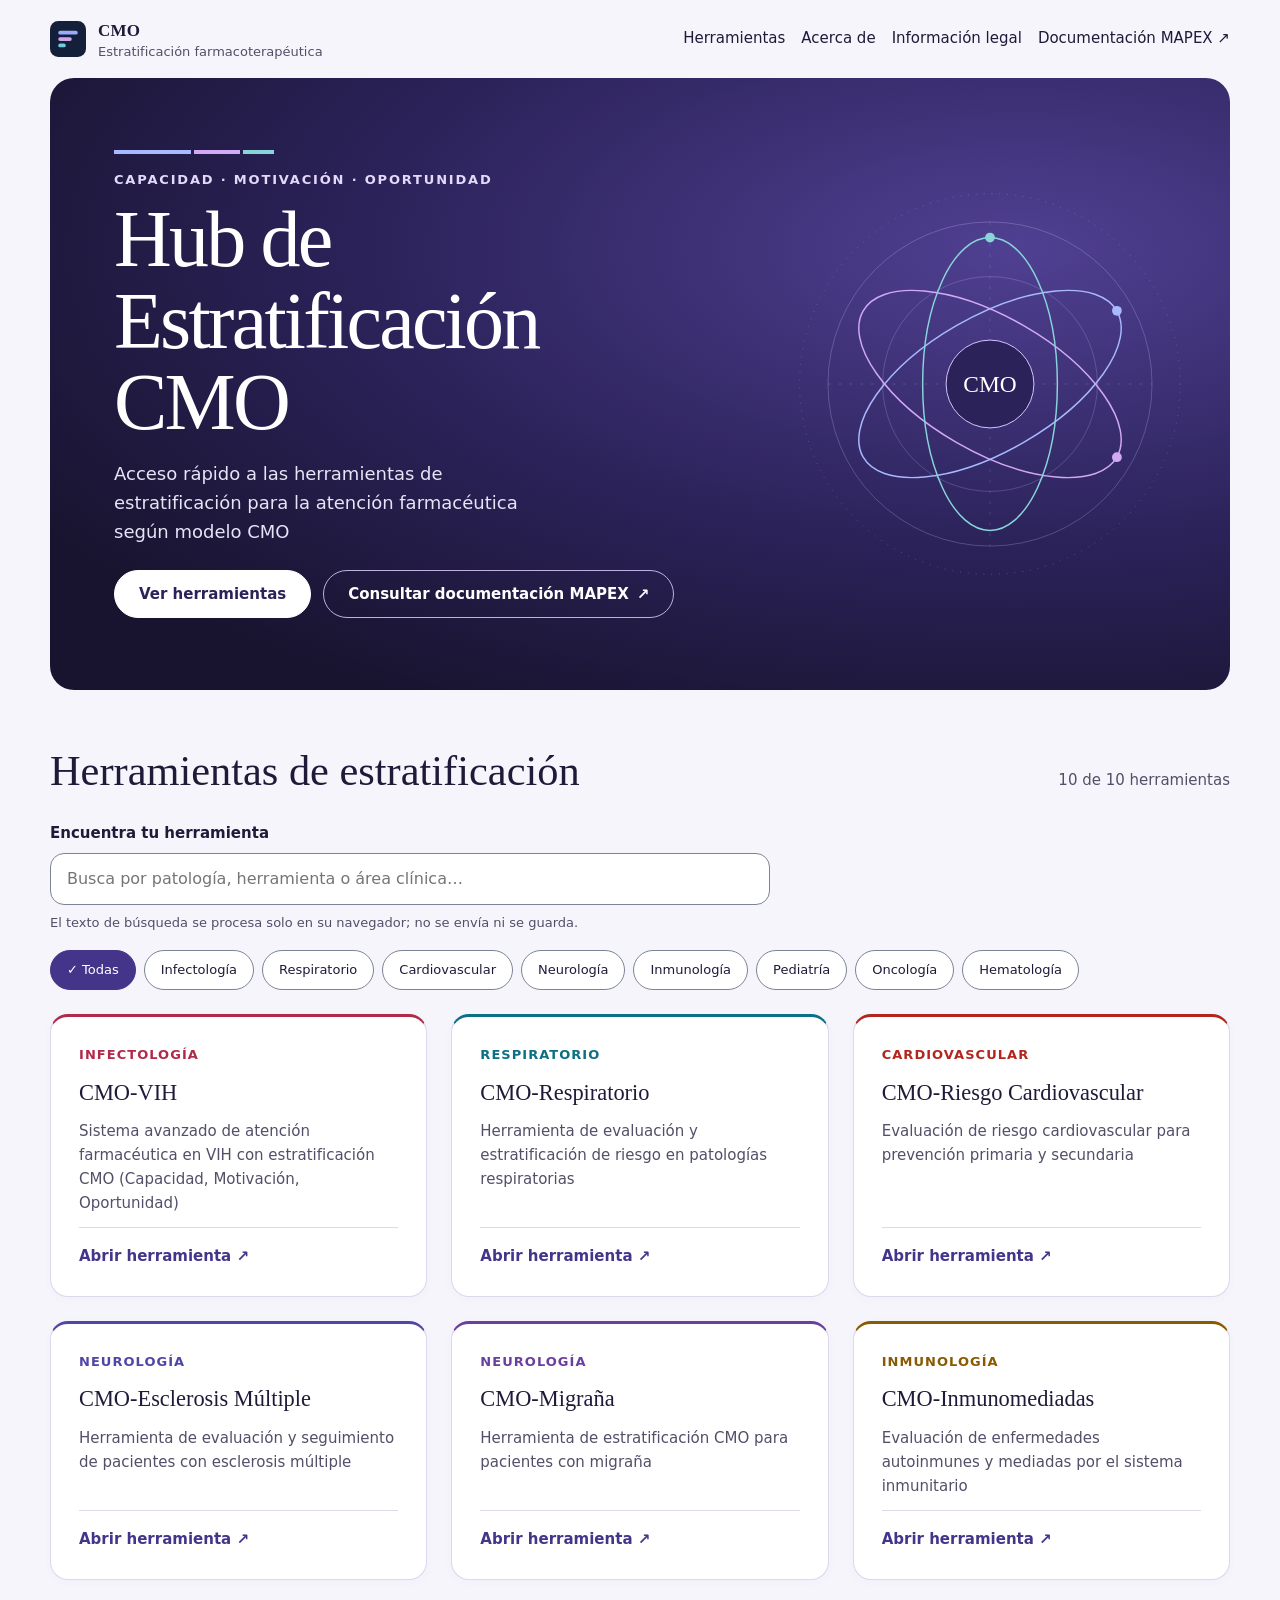
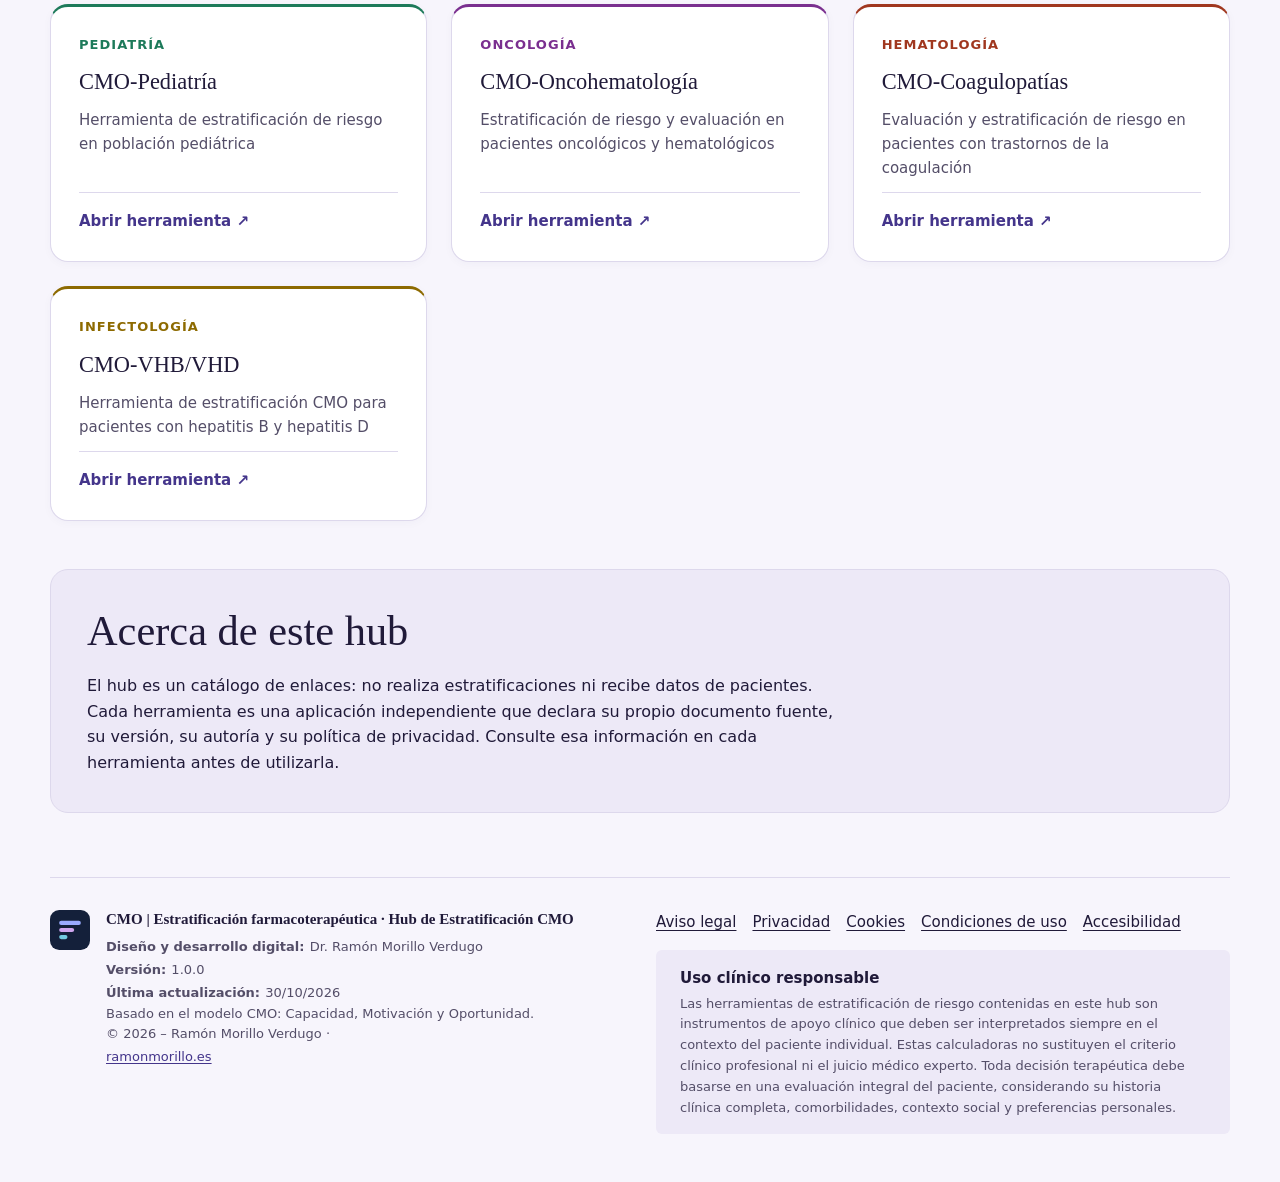
==== index.html @ bd6dd951 "Rediseñar la estética del Hub de Estratificación CMO" ====
<!DOCTYPE html>
<html lang="es">
<head>
    <meta charset="UTF-8">
    <meta name="viewport" content="width=device-width, initial-scale=1.0">
    <title>Hub de Estratificación CMO - Acceso Rápido</title>
    <meta name="description" content="Catálogo de herramientas de estratificación farmacoterapéutica basadas en el modelo CMO (Capacidad, Motivación y Oportunidad).">
    <meta name="theme-color" content="#f7f5fc">
    <link rel="icon" href="cmo-design-system/assets/favicon.svg" type="image/svg+xml">
    <link rel="stylesheet" href="cmo-design-system/src/cmo-tokens.css">
    <link rel="stylesheet" href="cmo-design-system/src/cmo-components.css">
    <style>
        @layer cmo.hub {
            .cmo-scope {
                --cmo-paper: #f7f5fc;
                --cmo-ink: #201a39;
                --cmo-ink-muted: #544e68;
                --cmo-brand-strong: #44358b;
                --cmo-rule: #ddd8ec;
                --cmo-surface-sunk: #ede9f7;
            }

            .cmo-brandbar { padding-block: 18px; border-bottom: 0; }
            .cmo-nav { align-items: center; }

            .cmo-hero {
                --cmo-focus: #d9ccff;
                position: relative;
                isolation: isolate;
                overflow: hidden;
                padding: clamp(28px, 6vw, 72px) clamp(20px, 5vw, 64px);
                border-radius: 24px;
                color: #fff;
                background: radial-gradient(ellipse at 82% 28%, #504092, #2b2259 48%, #18142f 84%);
            }

            .cmo-hero .cmo-strata > i { background: #a8b9ff; }
            .cmo-hero .cmo-strata > i + i { background: #d1a9f5; }
            .cmo-hero .cmo-strata > i + i + i { background: #88d5d9; }
            .cmo-hero .cmo-eyebrow { color: #e3d9fb; }
            .cmo-hero .cmo-title {
                max-width: 13ch;
                font: 400 clamp(2.25rem, 6.7vw, 5rem)/1.02 var(--cmo-font-serif);
                letter-spacing: -.035em;
                overflow-wrap: break-word;
            }

            .cmo-hero .cmo-lead { max-width: 39ch; color: #e9e3f7; }
            .cmo-hub-actions { display: flex; flex-wrap: wrap; gap: var(--cmo-space-3); margin-top: var(--cmo-space-5); }
            .cmo-hub-actions .cmo-btn { min-height: 48px; border-radius: var(--cmo-radius-pill); }
            .cmo-hub-actions .cmo-btn:not(.cmo-btn--secondary) { background: #fff; border-color: #fff; color: #2b2259; }
            .cmo-hub-actions .cmo-btn:not(.cmo-btn--secondary):hover { background: #e9dfff; }
            .cmo-hub-actions .cmo-btn--secondary { background: transparent; border-color: #beb1e1; color: #fff; }
            .cmo-hub-actions .cmo-btn--secondary:hover { background: #3c316c; }

            .cmo-hub-orbit {
                position: absolute;
                inset-inline-end: 3%;
                top: 50%;
                z-index: -1;
                width: min(36%, 410px);
                height: auto;
                transform: translateY(-50%);
                pointer-events: none;
            }

            .cmo-hub-catalog-head {
                display: flex;
                align-items: baseline;
                justify-content: space-between;
                flex-wrap: wrap;
                gap: var(--cmo-space-3);
                margin-top: clamp(28px, 5vw, 56px);
            }

            .cmo-h2 { font-size: clamp(1.65rem, 4vw, 2.65rem); font-weight: 400; }
            .cmo-hub-count { margin: 0; font-size: var(--cmo-text-sm); color: var(--cmo-ink-muted); }
            .cmo-hub-search { margin: var(--cmo-space-5) 0 var(--cmo-space-4); max-width: 720px; }
            .cmo-hub-search .cmo-input { min-height: 50px; border-radius: 14px; }
            .cmo-chip { min-height: 40px; }
            .cmo-chip[aria-pressed="true"] { background: var(--cmo-brand-strong); border-color: var(--cmo-brand-strong); }

            .cmo-card {
                --cmo-radius-md: 18px;
                padding: clamp(18px, 3vw, 28px);
                box-shadow: 0 2px 10px #2b225908;
            }

            .cmo-card--tool:hover, .cmo-card--tool:focus-within { box-shadow: var(--cmo-shadow-2); }
            .cmo-card .cmo-h3 { font-size: 1.4rem; font-weight: 500; }
            .cmo-card__action { padding-top: var(--cmo-space-4); }
            .cmo-hub-note {
                margin-top: var(--cmo-space-7);
                padding: clamp(20px, 4vw, 36px);
                border: 1px solid var(--cmo-rule);
                border-radius: 18px;
                background: var(--cmo-surface-sunk);
            }

            .cmo-hub-note p { max-width: 75ch; margin-bottom: 0; }

            @media (max-width: 850px) {
                .cmo-hub-orbit { display: none; }
            }

            @media (max-width: 700px) {
                .cmo-brandbar { align-items: flex-start; flex-direction: column; gap: var(--cmo-space-2); }
            }

            @media print {
                .cmo-hero { color: var(--cmo-ink); background: none; }
                .cmo-hero .cmo-eyebrow, .cmo-hero .cmo-lead,
                .cmo-hub-actions .cmo-btn--secondary { color: var(--cmo-ink); }
                .cmo-hub-orbit { display: none; }
            }
        }
    </style>
    <script type="application/json" id="cmo-app-meta">
    {
        "schema": "cmo-app-meta/1",
        "id": "hub-estratificacion-cmo",
        "name": "Hub de Estratificación CMO",
        "appVersion": "1.0.0",
        "algorithm": null,
        "status": "released",
        "releaseDate": "2026-10-30",
        "clinicalReviewDate": null,
        "credits": [
            { "role": "Diseño y desarrollo digital", "name": "Dr. Ramón Morillo Verdugo" }
        ],
        "model": "Basado en el modelo CMO: Capacidad, Motivación y Oportunidad.",
        "website": "https://ramonmorillo.es",
        "copyright": { "year": "2026", "holders": ["Ramón Morillo Verdugo"] },
        "designSystem": "0.2.0",
        "repository": "https://github.com/ramonmorillo/hub-estratificacionCMO"
    }
    </script>
    <script type="module" src="cmo-design-system/src/cmo-author-signature.js"></script>
</head>
<body class="cmo-scope">
    <a class="cmo-skip" href="#herramientas">Saltar al catálogo de herramientas</a>
    <div class="cmo-container">
        <header class="cmo-brandbar">
            <a class="cmo-brand" href="./" aria-label="CMO · Estratificación farmacoterapéutica, inicio del hub">
                <img class="cmo-brand__mark" src="cmo-design-system/assets/cmo-mark.svg" alt="" width="36" height="36">
                <span><span class="cmo-brand__name">CMO</span><span class="cmo-brand__tagline">Estratificación farmacoterapéutica</span></span>
            </a>
            <nav class="cmo-nav" aria-label="Principal">
                <a href="#herramientas">Herramientas</a>
                <a href="#acerca">Acerca de</a>
                <a href="legal.html">Información legal</a>
                <a href="https://www.sefh.es/mapex/documentacion.php" target="_blank" rel="noopener noreferrer">Documentación MAPEX <span aria-hidden="true">↗</span><span class="cmo-visually-hidden">(se abre en una pestaña nueva)</span></a>
            </nav>
        </header>

        <section class="cmo-hero" aria-labelledby="titulo">
            <svg class="cmo-hub-orbit" viewBox="0 0 420 420" aria-hidden="true" focusable="false">
                <g fill="none" stroke="#d8c8ff">
                    <circle cx="210" cy="210" r="195" opacity=".26" stroke-dasharray="1 7"/>
                    <circle cx="210" cy="210" r="166" opacity=".25"/>
                    <circle cx="210" cy="210" r="110" opacity=".22"/>
                    <path d="M210 44v332M44 210h332" opacity=".18" stroke-dasharray="3 8"/>
                </g>
                <g fill="none" stroke-width="1.5">
                    <ellipse cx="210" cy="210" rx="150" ry="69" transform="rotate(-30 210 210)" stroke="#a8b9ff"/>
                    <ellipse cx="210" cy="210" rx="150" ry="69" transform="rotate(30 210 210)" stroke="#d1a9f5"/>
                    <ellipse cx="210" cy="210" rx="150" ry="69" transform="rotate(90 210 210)" stroke="#88d5d9"/>
                </g>
                <circle cx="210" cy="210" r="45" fill="#2b2259" stroke="#d8c8ff"/>
                <g text-anchor="middle" fill="#fff" font-family="Georgia, serif">
                    <text x="210" y="218" font-size="24">CMO</text>
                </g>
                <circle cx="340" cy="135" r="5" fill="#a8b9ff"/>
                <circle cx="340" cy="285" r="5" fill="#d1a9f5"/>
                <circle cx="210" cy="60" r="5" fill="#88d5d9"/>
            </svg>
            <div class="cmo-strata" aria-hidden="true"><i></i><i></i><i></i></div>
            <p class="cmo-eyebrow">Capacidad · Motivación · Oportunidad</p>
            <h1 class="cmo-title" id="titulo">Hub de Estratificación CMO</h1>
            <p class="cmo-lead">Acceso rápido a las herramientas de estratificación para la atención farmacéutica según modelo CMO</p>
            <div class="cmo-hub-actions">
                <a class="cmo-btn" href="#herramientas">Ver herramientas</a>
                <a class="cmo-btn cmo-btn--secondary" href="https://www.sefh.es/mapex/documentacion.php" target="_blank" rel="noopener noreferrer">Consultar documentación MAPEX <span aria-hidden="true">↗</span><span class="cmo-visually-hidden">(se abre en una pestaña nueva)</span></a>
            </div>
        </section>

        <main id="herramientas" tabindex="-1">
            <div class="cmo-hub-catalog-head">
                <h2 class="cmo-h2">Herramientas de estratificación</h2>
                <p class="cmo-hub-count" id="resultCount" role="status" aria-live="polite"></p>
            </div>
            <div class="cmo-field cmo-hub-search">
                <label class="cmo-label" for="searchInput">Encuentra tu herramienta</label>
                <input class="cmo-input" type="search" id="searchInput" autocomplete="off" aria-describedby="searchHint" placeholder="Busca por patología, herramienta o área clínica…">
                <span class="cmo-hint" id="searchHint">El texto de búsqueda se procesa solo en su navegador; no se envía ni se guarda.</span>
            </div>

            <div class="cmo-chips" id="categories" role="group" aria-label="Filtrar por área clínica"></div>

            <div class="cmo-grid" id="artifactsGrid" style="margin-top: var(--cmo-space-5)"></div>

            <section class="cmo-hub-note" id="acerca" aria-labelledby="acerca-titulo">
                <h2 class="cmo-h2" id="acerca-titulo">Acerca de este hub</h2>
                <p>El hub es un catálogo de enlaces: no realiza estratificaciones ni recibe datos de pacientes. Cada herramienta es una aplicación independiente que declara su propio documento fuente, su versión, su autoría y su política de privacidad. Consulte esa información en cada herramienta antes de utilizarla.</p>
            </section>
        </main>

        <footer class="cmo-footer">
            <div class="cmo-footer__grid">
                <cmo-author-signature meta="cmo-app-meta">
                    <p>Dr. Ramón Morillo Verdugo · <a href="https://ramonmorillo.es">ramonmorillo.es</a></p>
                </cmo-author-signature>
                <div>
                    <ul class="cmo-legal-links" aria-label="Información legal">
                        <li><a href="legal.html#aviso-legal">Aviso legal</a></li>
                        <li><a href="legal.html#privacidad">Privacidad</a></li>
                        <li><a href="legal.html#cookies">Cookies</a></li>
                        <li><a href="legal.html#condiciones">Condiciones de uso</a></li>
                        <li><a href="legal.html#accesibilidad">Accesibilidad</a></li>
                    </ul>
                    <div class="cmo-disclaimer" style="margin-top: var(--cmo-space-4)">
                        <strong>Uso clínico responsable</strong>
                        Las herramientas de estratificación de riesgo contenidas en este hub son instrumentos de apoyo clínico que deben ser interpretados siempre en el contexto del paciente individual. Estas calculadoras no sustituyen el criterio clínico profesional ni el juicio médico experto. Toda decisión terapéutica debe basarse en una evaluación integral del paciente, considerando su historia clínica completa, comorbilidades, contexto social y preferencias personales.
                    </div>
                </div>
            </div>
        </footer>
    </div>

    <script>
        const artifacts = [
            {
                name: "CMO-VIH",
                category: "infectologia",
                description: "Sistema avanzado de atención farmacéutica en VIH con estratificación CMO (Capacidad, Motivación, Oportunidad)",
                url: "https://ramonmorillo.github.io/cmo-vih-app/"
            },
            {
                name: "CMO-Respiratorio",
                category: "respiratorio",
                description: "Herramienta de evaluación y estratificación de riesgo en patologías respiratorias",
                url: "https://ramonmorillo.github.io/cmorespiratorio/"
            },
            {
                name: "CMO-Riesgo Cardiovascular",
                category: "cardiovascular",
                description: "Evaluación de riesgo cardiovascular para prevención primaria y secundaria",
                url: "https://ramonmorillo.github.io/cmoriesgocardiovascular/"
            },
            {
                name: "CMO-Esclerosis Múltiple",
                category: "neurologico",
                description: "Herramienta de evaluación y seguimiento de pacientes con esclerosis múltiple",
                url: "https://ramonmorillo.github.io/estratificacionEM/"
            },
            {
                name: "CMO-Migraña",
                category: "neurologico",
                description: "Herramienta de estratificación CMO para pacientes con migraña",
                url: "https://ramonmorillo.github.io/estratificacionmigrana/"
            },
            {
                name: "CMO-Inmunomediadas",
                category: "inmunologico",
                description: "Evaluación de enfermedades autoinmunes y mediadas por el sistema inmunitario",
                url: "https://ramonmorillo.github.io/cmoinmunomediadas/"
            },
            {
                name: "CMO-Pediatría",
                category: "pediatrico",
                description: "Herramienta de estratificación de riesgo en población pediátrica",
                url: "https://ramonmorillo.github.io/cmopediatria/"
            },
            {
                name: "CMO-Oncohematología",
                category: "oncologico",
                description: "Estratificación de riesgo y evaluación en pacientes oncológicos y hematológicos",
                url: "https://ramonmorillo.github.io/cmoncologia/"
            },
            {
                name: "CMO-Coagulopatías",
                category: "hematologico",
                description: "Evaluación y estratificación de riesgo en pacientes con trastornos de la coagulación",
                url: "https://ramonmorillo.github.io/cmocoagulopatias/"
            },
            {
                name: "CMO-VHB/VHD",
                category: "infectologia",
                description: "Herramienta de estratificación CMO para pacientes con hepatitis B y hepatitis D",
                url: "https://ramonmorillo.github.io/cmo-vhb-vhd/"
            }
        ];

        const categoryLabels = {all:'Todas',infectologia:'Infectología',respiratorio:'Respiratorio',cardiovascular:'Cardiovascular',neurologico:'Neurología',inmunologico:'Inmunología',pediatrico:'Pediatría',oncologico:'Oncología',hematologico:'Hematología'};
        // Submarca por herramienta (solo identidad visual; ver docs/CMO-DESIGN-SYSTEM.md §3)
        const accents = {'CMO-VIH':'#b02a4a','CMO-Respiratorio':'#0b6f86','CMO-Riesgo Cardiovascular':'#b3261e','CMO-Esclerosis Múltiple':'#4f46a8','CMO-Migraña':'#6b3fa0','CMO-Inmunomediadas':'#8a5a00','CMO-Pediatría':'#1d7a5a','CMO-Oncohematología':'#7a2f8f','CMO-Coagulopatías':'#a0371f','CMO-VHB/VHD':'#8d6a00'};
        const normalize = value => value.normalize('NFD').replace(/[̀-ͯ]/g, '').toLowerCase();
        const escapeHtml = value => String(value).replace(/[&<>"']/g, c => ({'&':'&amp;','<':'&lt;','>':'&gt;','"':'&quot;',"'":'&#39;'}[c]));
        let currentFilter = 'all';
        function renderArtifacts() {
            const grid = document.getElementById('artifactsGrid');
            const searchTerm = normalize(document.getElementById('searchInput').value);

            let filtered = artifacts.filter(a => {
                const matchesCategory = currentFilter === 'all' || a.category === currentFilter;
                const matchesSearch = normalize(a.name).includes(searchTerm) ||
                                     normalize(a.description).includes(searchTerm) ||
                                     normalize(categoryLabels[a.category]).includes(searchTerm);
                return matchesCategory && matchesSearch;
            });

            document.getElementById('resultCount').textContent = filtered.length + ' de ' + artifacts.length + ' herramientas';
            if (filtered.length === 0) {
                grid.innerHTML = `
                    <div class="cmo-empty">
                        <h3 class="cmo-h3">No se encontraron resultados</h3>
                        <p>Intenta con otros términos de búsqueda</p>
                    </div>
                `;
                return;
            }

            grid.innerHTML = filtered.map(artifact => `
                <article class="cmo-card cmo-card--tool" style="--cmo-accent:${accents[artifact.name] || 'var(--cmo-brand)'}">
                    <p class="cmo-card__kicker">${escapeHtml(categoryLabels[artifact.category])}</p>
                    <h3 class="cmo-h3">${escapeHtml(artifact.name)}</h3>
                    <p class="cmo-card__text">${escapeHtml(artifact.description)}</p>
                    <a href="${escapeHtml(artifact.url)}" target="_blank" rel="noopener noreferrer" class="cmo-card__action">
                        Abrir herramienta <span class="cmo-visually-hidden">${escapeHtml(artifact.name)} (se abre en una pestaña nueva)</span><span aria-hidden="true">↗</span>
                    </a>
                </article>
            `).join('');
        }

        function renderCategories() {
            const categoriesDiv = document.getElementById('categories');
            const categories = ['all', ...new Set(artifacts.map(a => a.category))];

            categoriesDiv.innerHTML = categories.map(cat => `
                <button type="button" class="cmo-chip" aria-pressed="${cat === currentFilter}" data-category="${cat}">${categoryLabels[cat]}</button>
            `).join('');
        }

        function filterByCategory(category) {
            currentFilter = category;
            renderCategories();
            renderArtifacts();
            const active = document.querySelector(`#categories [data-category="${category}"]`);
            if (active) active.focus();
        }

        // Event listeners
        document.getElementById('searchInput').addEventListener('input', renderArtifacts);
        document.getElementById('categories').addEventListener('click', event => {
            const button = event.target.closest('button[data-category]');
            if (button) filterByCategory(button.dataset.category);
        });

        // Initialize
        renderCategories();
        renderArtifacts();
    </script>
</body>
</html>
---- cmo-design-system/src/cmo-tokens.css ----
/*!
 * CMO Design System — tokens  ·  v0.2.0
 * Dirección creativa «Estratos». Sin dependencias, sin fuentes externas.
 * Ratios de contraste verificados: ver docs/CMO-DESIGN-SYSTEM.md §2.
 * REGLA: los tokens --cmo-level-* son los ÚNICOS colores permitidos para
 * resultados de estratificación. Marca y submarca nunca se usan en resultados.
 */
@layer cmo.tokens {
  :root {
    /* Neutros: tinta y papel */
    --cmo-ink: #14203a;
    --cmo-ink-muted: #4b5568;
    --cmo-paper: #f7f6f2;
    --cmo-surface: #ffffff;
    --cmo-surface-sunk: #efeee8;
    --cmo-rule: #dedbd2;          /* separadores decorativos (no informativos) */
    --cmo-control-border: #7b8495; /* ≥3:1 sobre blanco y papel (WCAG 1.4.11) */

    /* Marca: tríada CMO (solo identidad, nunca estados clínicos) */
    --cmo-c: #2d48b8;  /* Capacidad   · cobalto  */
    --cmo-m: #743aa0;  /* Motivación  · violeta  */
    --cmo-o: #0d6680;  /* Oportunidad · petróleo */
    --cmo-brand: var(--cmo-c);
    --cmo-brand-strong: #1f3aa8;
    --cmo-brand-soft: #eef1fb;   /* fondos suaves de marca; brand-strong sobre él: 8,35:1 */
    --cmo-focus: #1f3aa8;

    /* Submarca: cada herramienta redefine solo este token (ver tabla en docs) */
    --cmo-accent: var(--cmo-brand);

    /* Semántica de estratificación: orden 1 = máxima prioridad/complejidad.
       El TEXTO del nivel lo aporta siempre la herramienta (Nivel/Prioridad). */
    --cmo-level-1: #a3241a; --cmo-level-1-bg: #fbecea;
    --cmo-level-2: #93500a; --cmo-level-2-bg: #fdf1e2;
    --cmo-level-3: #1e6b45; --cmo-level-3-bg: #e8f3ec;
    --cmo-info: #0d6680;    --cmo-info-bg: #e6f1f4;
    --cmo-warn: #93500a;    --cmo-warn-bg: #fdf1e2;
    --cmo-error: #a3241a;   --cmo-error-bg: #fbecea;

    /* Tipografía: pilas de sistema (privacidad: sin peticiones a terceros) */
    --cmo-font-sans: system-ui, -apple-system, "Segoe UI", Roboto, "Helvetica Neue", Arial, sans-serif;
    --cmo-font-serif: "Iowan Old Style", Charter, "Palatino Linotype", Palatino, Georgia, "Times New Roman", serif;
    --cmo-font-mono: ui-monospace, "SF Mono", Menlo, Consolas, monospace;
    --cmo-text-xs: .8125rem; --cmo-text-sm: .9375rem; --cmo-text-md: 1rem;
    --cmo-text-lg: 1.25rem; --cmo-text-xl: 1.625rem; --cmo-text-2xl: clamp(2rem, 4.5vw, 3.25rem);
    --cmo-leading: 1.6;

    /* Espaciado (base 4 px) */
    --cmo-space-1: 4px; --cmo-space-2: 8px; --cmo-space-3: 12px; --cmo-space-4: 16px;
    --cmo-space-5: 24px; --cmo-space-6: 32px; --cmo-space-7: 48px; --cmo-space-8: 64px;

    /* Forma */
    --cmo-radius-sm: 6px; --cmo-radius-md: 10px; --cmo-radius-pill: 999px;
    --cmo-shadow-1: 0 1px 2px #14203a14, 0 1px 1px #14203a0a;
    --cmo-shadow-2: 0 8px 24px #14203a17;
    --cmo-container: 1180px;
    --cmo-gutter: 16px;
  }
  @media (min-width: 720px) { :root { --cmo-gutter: 32px; } }
}
---- cmo-design-system/src/cmo-components.css ----
/*!
 * CMO Design System — componentes  ·  v0.2.0
 * Todo vive en @layer cmo: los estilos propios de cada herramienta (sin capa)
 * prevalecen siempre. Ninguna regla usa !important ni selectores de elementos
 * clínicos existentes: solo clases .cmo-* añadidas explícitamente.
 */
@layer cmo.base, cmo.components;

@layer cmo.base {
  .cmo-scope, .cmo-scope * { box-sizing: border-box; }
  .cmo-scope {
    margin: 0; color: var(--cmo-ink); background: var(--cmo-paper);
    font: var(--cmo-text-md)/var(--cmo-leading) var(--cmo-font-sans);
    -webkit-text-size-adjust: 100%;
  }
  .cmo-scope :where(a) { color: var(--cmo-brand-strong); text-underline-offset: .18em; }
  .cmo-scope :where(a, button, input, select, textarea, summary, [tabindex]):focus-visible {
    outline: 3px solid var(--cmo-focus); outline-offset: 2px; border-radius: 2px;
  }
  .cmo-skip { position: absolute; left: -9999px; top: 0; z-index: 10; padding: var(--cmo-space-3) var(--cmo-space-4);
    background: var(--cmo-ink); color: #fff; }
  .cmo-skip:focus { left: var(--cmo-space-4); top: var(--cmo-space-4); }
  .cmo-visually-hidden { position: absolute !important; width: 1px; height: 1px; overflow: hidden; clip: rect(0 0 0 0); white-space: nowrap; }
  @media (prefers-reduced-motion: reduce) {
    .cmo-scope *, .cmo-scope *::before, .cmo-scope *::after { animation: none !important; transition: none !important; scroll-behavior: auto !important; }
  }
}

@layer cmo.components {
  /* Contenedor */
  .cmo-container { width: min(var(--cmo-container), 100% - 2 * var(--cmo-gutter)); margin-inline: auto; }

  /* Marca y cabecera */
  .cmo-brandbar { display: flex; align-items: center; justify-content: space-between; gap: var(--cmo-space-4);
    padding-block: var(--cmo-space-4); border-bottom: 1px solid var(--cmo-rule); }
  .cmo-brand { display: inline-flex; align-items: center; gap: var(--cmo-space-3); color: var(--cmo-ink); text-decoration: none; }
  .cmo-brand__mark { width: 36px; height: 36px; flex: none; }
  .cmo-brand__name { font: 700 1.0625rem/1.15 var(--cmo-font-serif); letter-spacing: .01em; }
  .cmo-brand__tagline { display: block; font: 400 var(--cmo-text-xs)/1.3 var(--cmo-font-sans); color: var(--cmo-ink-muted); }
  .cmo-nav { display: flex; flex-wrap: wrap; gap: var(--cmo-space-1) var(--cmo-space-4); font-size: var(--cmo-text-sm); }
  .cmo-nav a { color: var(--cmo-ink); text-decoration: none; padding: var(--cmo-space-2) 0; border-bottom: 2px solid transparent; }
  .cmo-nav a:hover, .cmo-nav a[aria-current="page"] { border-bottom-color: var(--cmo-accent); }

  /* Franja de estratos: firma gráfica (decorativa) */
  .cmo-strata { display: grid; grid-template-columns: 5fr 3fr 2fr; gap: 3px; width: 160px; height: 4px; }
  .cmo-strata > i { background: var(--cmo-c); } .cmo-strata > i + i { background: var(--cmo-m); } .cmo-strata > i + i + i { background: var(--cmo-o); }

  .cmo-hero { padding-block: var(--cmo-space-7) var(--cmo-space-6); }
  .cmo-eyebrow { margin: var(--cmo-space-4) 0 var(--cmo-space-2); font-size: var(--cmo-text-xs); font-weight: 700; letter-spacing: .14em;
    text-transform: uppercase; color: var(--cmo-ink-muted); }
  .cmo-title { margin: 0 0 var(--cmo-space-4); font: 600 var(--cmo-text-2xl)/1.08 var(--cmo-font-serif); letter-spacing: -.015em; max-width: 22ch; }
  .cmo-lead { margin: 0; max-width: 62ch; font-size: 1.125rem; color: var(--cmo-ink-muted); }
  .cmo-h2 { margin: 0; font: 600 var(--cmo-text-xl)/1.2 var(--cmo-font-serif); }
  .cmo-h3 { margin: 0; font: 600 var(--cmo-text-lg)/1.3 var(--cmo-font-serif); }

  /* Botones */
  .cmo-btn { display: inline-flex; align-items: center; justify-content: center; gap: var(--cmo-space-2); min-height: 44px;
    padding: var(--cmo-space-2) var(--cmo-space-5); border: 1px solid var(--cmo-brand-strong); border-radius: var(--cmo-radius-sm);
    background: var(--cmo-brand-strong); color: #fff; font: 600 var(--cmo-text-sm)/1.2 var(--cmo-font-sans); text-decoration: none; cursor: pointer; }
  .cmo-btn:hover { background: var(--cmo-ink); border-color: var(--cmo-ink); }
  .cmo-btn--secondary { background: var(--cmo-surface); color: var(--cmo-brand-strong); }
  .cmo-btn--secondary:hover { background: var(--cmo-surface-sunk); color: var(--cmo-ink); }
  .cmo-btn--ghost { background: transparent; border-color: transparent; color: var(--cmo-brand-strong); }
  .cmo-btn:disabled, .cmo-btn[aria-disabled="true"] { opacity: .55; cursor: not-allowed; }

  /* Formularios */
  .cmo-field { display: grid; gap: var(--cmo-space-2); margin-bottom: var(--cmo-space-4); }
  .cmo-label { font-weight: 700; font-size: var(--cmo-text-sm); }
  .cmo-hint { font-size: var(--cmo-text-xs); color: var(--cmo-ink-muted); }
  .cmo-input, .cmo-select, .cmo-textarea { width: 100%; min-height: 44px; padding: var(--cmo-space-3) var(--cmo-space-4);
    border: 1px solid var(--cmo-control-border); border-radius: var(--cmo-radius-sm); background: var(--cmo-surface);
    color: var(--cmo-ink); font: inherit; }
  .cmo-input[aria-invalid="true"], .cmo-select[aria-invalid="true"] { border: 2px solid var(--cmo-error); }
  .cmo-error-text { font-size: var(--cmo-text-xs); font-weight: 600; color: var(--cmo-error); }
  .cmo-error-text::before { content: "⚠ "; }

  /* Etiquetas / filtros (estado por aria-pressed, no solo color) */
  .cmo-chips { display: flex; flex-wrap: wrap; gap: var(--cmo-space-2); }
  .cmo-chip { min-height: 36px; padding: var(--cmo-space-1) var(--cmo-space-4); border: 1px solid var(--cmo-control-border);
    border-radius: var(--cmo-radius-pill); background: var(--cmo-surface); color: var(--cmo-ink); font: 500 var(--cmo-text-xs)/1 var(--cmo-font-sans); cursor: pointer; }
  .cmo-chip:hover { border-color: var(--cmo-ink); }
  .cmo-chip[aria-pressed="true"] { background: var(--cmo-ink); border-color: var(--cmo-ink); color: #fff; }
  .cmo-chip[aria-pressed="true"]::before { content: "✓ "; }

  /* Tarjetas */
  .cmo-card { position: relative; display: flex; flex-direction: column; gap: var(--cmo-space-3); padding: var(--cmo-space-5);
    background: var(--cmo-surface); border: 1px solid var(--cmo-rule); border-radius: var(--cmo-radius-md); box-shadow: var(--cmo-shadow-1); }
  .cmo-card--tool { border-top: 3px solid var(--cmo-accent); transition: box-shadow .15s ease, transform .15s ease; }
  .cmo-card--tool:hover, .cmo-card--tool:focus-within { box-shadow: var(--cmo-shadow-2); transform: translateY(-2px); }
  .cmo-card__kicker { margin: 0; font-size: var(--cmo-text-xs); font-weight: 700; letter-spacing: .08em; text-transform: uppercase; color: var(--cmo-accent); }
  .cmo-card__text { margin: 0; font-size: var(--cmo-text-sm); color: var(--cmo-ink-muted); }
  .cmo-card__action { margin-top: auto; padding-top: var(--cmo-space-3); border-top: 1px solid var(--cmo-rule); font-weight: 700; font-size: var(--cmo-text-sm);
    color: var(--cmo-brand-strong); text-decoration: none; }
  .cmo-card__action::after { content: ""; position: absolute; inset: 0; border-radius: inherit; } /* tarjeta entera clicable */
  .cmo-card__action:hover { text-decoration: underline; }
  .cmo-grid { display: grid; gap: var(--cmo-space-5); grid-template-columns: repeat(auto-fill, minmax(min(100%, 300px), 1fr)); }

  /* Alertas */
  .cmo-alert { display: grid; gap: var(--cmo-space-1); padding: var(--cmo-space-4) var(--cmo-space-5); border-left: 4px solid var(--cmo-info);
    background: var(--cmo-info-bg); border-radius: 0 var(--cmo-radius-sm) var(--cmo-radius-sm) 0; font-size: var(--cmo-text-sm); }
  .cmo-alert--warn { border-color: var(--cmo-warn); background: var(--cmo-warn-bg); }
  .cmo-alert--error { border-color: var(--cmo-error); background: var(--cmo-error-bg); }
  .cmo-alert__title { margin: 0; font-weight: 700; }

  /* Nivel de estratificación: color + marcadores ●●● + texto aportado por la app */
  .cmo-level { display: inline-flex; align-items: center; gap: var(--cmo-space-2); padding: var(--cmo-space-2) var(--cmo-space-4);
    border: 2px solid currentColor; border-radius: var(--cmo-radius-sm); font-weight: 700; }
  .cmo-level::before { font-size: .75em; letter-spacing: .15em; }
  .cmo-level[data-level="1"] { color: var(--cmo-level-1); background: var(--cmo-level-1-bg); }
  .cmo-level[data-level="1"]::before { content: "●●●"; }
  .cmo-level[data-level="2"] { color: var(--cmo-level-2); background: var(--cmo-level-2-bg); }
  .cmo-level[data-level="2"]::before { content: "●●○"; }
  .cmo-level[data-level="3"] { color: var(--cmo-level-3); background: var(--cmo-level-3-bg); }
  .cmo-level[data-level="3"]::before { content: "●○○"; }

  /* Puntuación: valor numérico siempre visible; la barra es redundante */
  .cmo-score { display: grid; gap: var(--cmo-space-1); }
  .cmo-score__value { font: 700 var(--cmo-text-xl)/1 var(--cmo-font-sans); font-variant-numeric: tabular-nums; }
  .cmo-score meter { width: 100%; height: 10px; }

  /* Explicación clínica / ayuda contextual */
  .cmo-explain { border: 1px solid var(--cmo-rule); border-radius: var(--cmo-radius-sm); background: var(--cmo-surface); }
  .cmo-explain > summary { padding: var(--cmo-space-3) var(--cmo-space-4); font-weight: 600; cursor: pointer; }
  .cmo-explain > :not(summary) { margin: 0; padding: 0 var(--cmo-space-4) var(--cmo-space-4); font-size: var(--cmo-text-sm); }

  /* Resumen del paciente */
  .cmo-summary { display: grid; grid-template-columns: repeat(auto-fit, minmax(160px, 1fr)); gap: var(--cmo-space-3); margin: 0; }
  .cmo-summary dt { font-size: var(--cmo-text-xs); color: var(--cmo-ink-muted); }
  .cmo-summary dd { margin: 0; font-weight: 600; }

  /* Estados vacío / carga */
  .cmo-empty { grid-column: 1 / -1; padding: var(--cmo-space-7) var(--cmo-space-4); text-align: center; border: 1px dashed var(--cmo-control-border);
    border-radius: var(--cmo-radius-md); background: var(--cmo-surface); }
  .cmo-empty p { margin: var(--cmo-space-2) 0 0; color: var(--cmo-ink-muted); }
  .cmo-loading { display: inline-flex; align-items: center; gap: var(--cmo-space-2); color: var(--cmo-ink-muted); }
  .cmo-loading::before { content: ""; width: 1em; height: 1em; border: 2px solid currentColor; border-right-color: transparent; border-radius: 50%;
    animation: cmo-spin .8s linear infinite; }
  @keyframes cmo-spin { to { transform: rotate(360deg); } }

  /* Modal (elemento <dialog> nativo: foco y Esc gestionados por el navegador) */
  .cmo-modal { max-width: min(560px, 100% - 2 * var(--cmo-gutter)); padding: var(--cmo-space-6); border: 0; border-radius: var(--cmo-radius-md);
    box-shadow: var(--cmo-shadow-2); color: var(--cmo-ink); }
  .cmo-modal::backdrop { background: #14203a8c; }

  /* Pie, legal y firma */
  .cmo-footer { margin-top: var(--cmo-space-8); padding-block: var(--cmo-space-6) var(--cmo-space-7); border-top: 1px solid var(--cmo-rule);
    font-size: var(--cmo-text-sm); color: var(--cmo-ink-muted); }
  .cmo-footer__grid { display: grid; gap: var(--cmo-space-6); grid-template-columns: repeat(auto-fit, minmax(min(100%, 280px), 1fr)); }
  .cmo-legal-links { display: flex; flex-wrap: wrap; gap: var(--cmo-space-2) var(--cmo-space-4); margin: 0; padding: 0; list-style: none; }
  .cmo-legal-links a { color: var(--cmo-ink); }
  .cmo-disclaimer { padding: var(--cmo-space-4) var(--cmo-space-5); background: var(--cmo-surface-sunk); border-radius: var(--cmo-radius-sm); font-size: var(--cmo-text-xs); }
  .cmo-disclaimer strong { display: block; margin-bottom: var(--cmo-space-1); color: var(--cmo-ink); font-size: var(--cmo-text-sm); }

  cmo-author-signature { display: block; }
  .cmo-signature { display: grid; grid-template-columns: auto 1fr; gap: var(--cmo-space-2) var(--cmo-space-4); align-items: start; color: var(--cmo-ink-muted); }
  .cmo-signature__mark { width: 40px; height: 40px; grid-row: span 2; }
  .cmo-signature__product { margin: 0; font: 600 var(--cmo-text-sm)/1.3 var(--cmo-font-serif); color: var(--cmo-ink); }
  .cmo-signature__rows { display: grid; gap: 2px; margin: 0; font-size: var(--cmo-text-xs); }
  .cmo-signature__rows div { display: flex; flex-wrap: wrap; gap: 0 .4em; }
  .cmo-signature__rows dt { font-weight: 600; } .cmo-signature__rows dt::after { content: ":"; }
  .cmo-signature__rows dd { margin: 0; }
  .cmo-signature__pending { color: var(--cmo-warn); font-weight: 600; }
  .cmo-signature--compact .cmo-signature__rows { display: flex; flex-wrap: wrap; gap: 0 var(--cmo-space-4); }

  @media print {
    .cmo-brandbar nav, .cmo-skip, .cmo-chips { display: none; }
    .cmo-scope { background: #fff; }
    .cmo-card { box-shadow: none; break-inside: avoid; }
  }
  @media (forced-colors: active) {
    .cmo-level, .cmo-chip[aria-pressed="true"], .cmo-card--tool { border: 2px solid CanvasText; }
  }
}
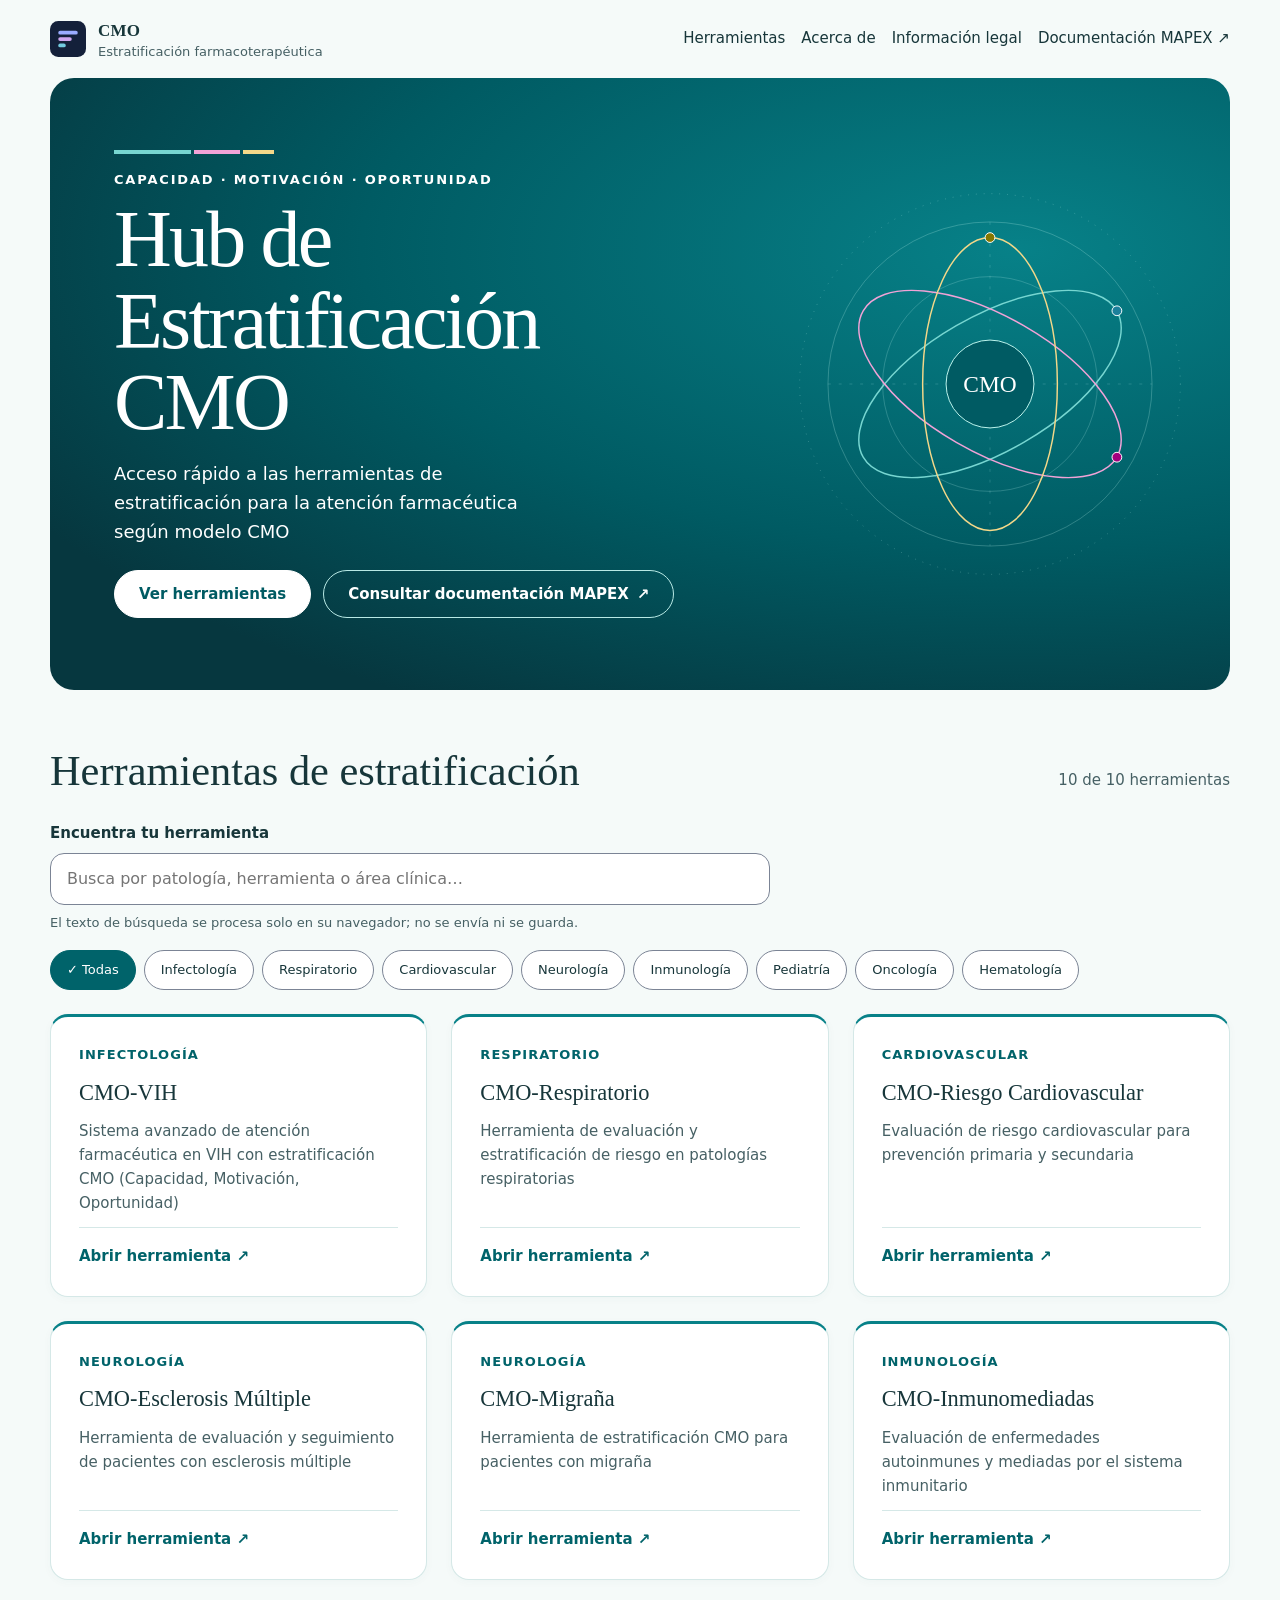
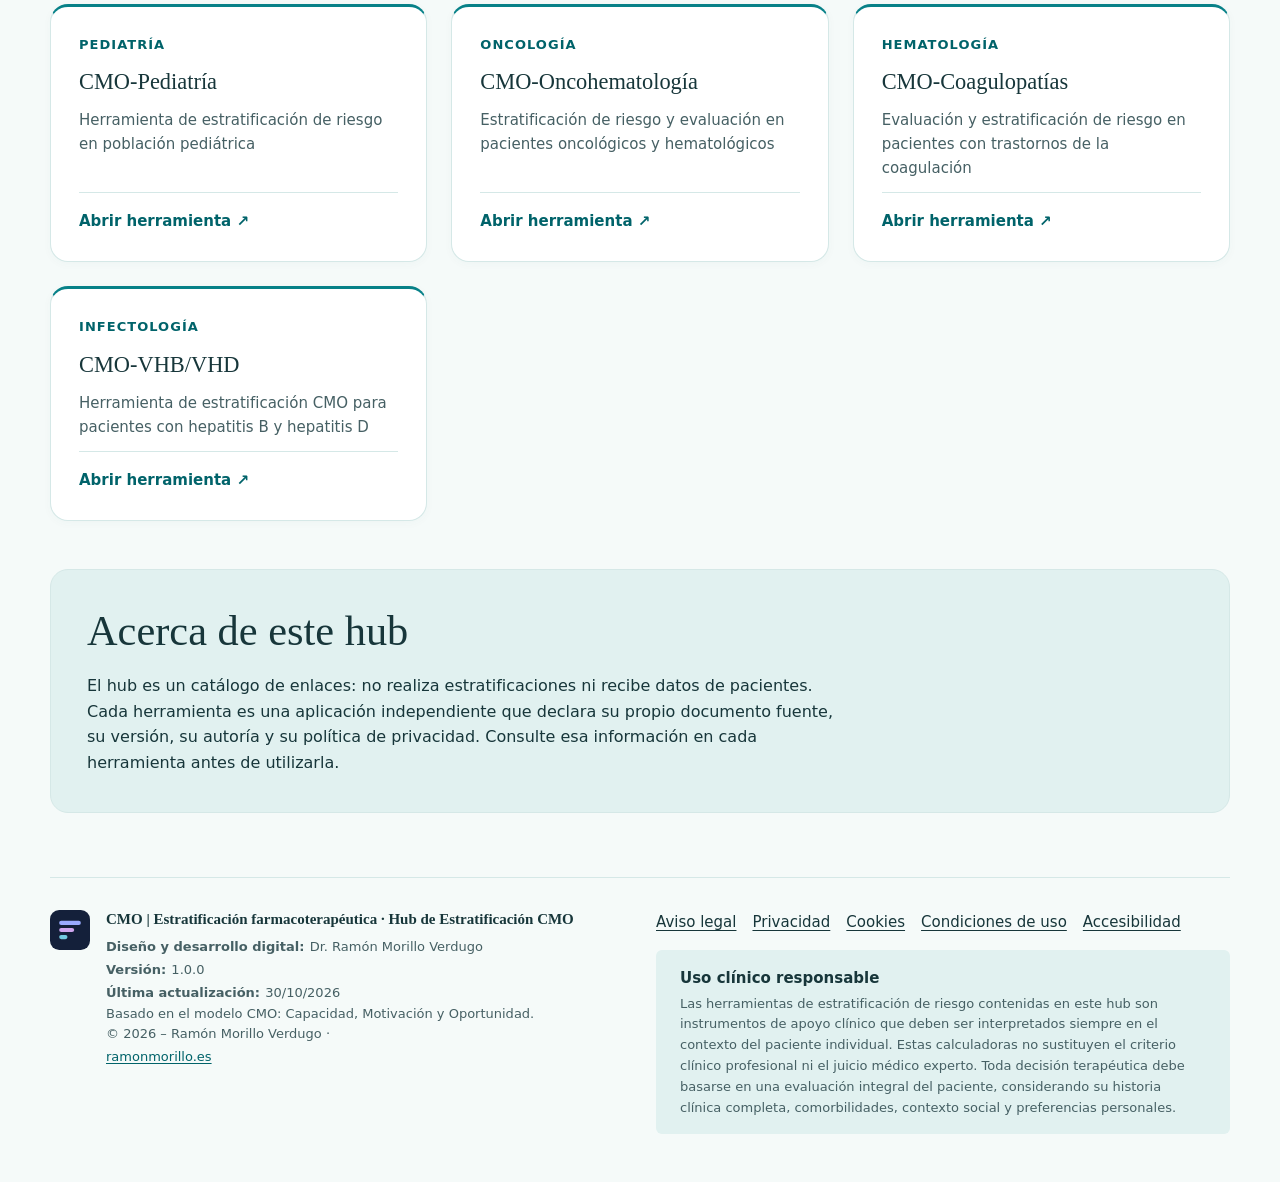
==== commit ba940141: "Adaptar el rediseño del Hub a la paleta SEFH" ====
--- a/index.html
+++ b/index.html
@@ -5,39 +5,46 @@
     <meta name="viewport" content="width=device-width, initial-scale=1.0">
     <title>Hub de Estratificación CMO - Acceso Rápido</title>
     <meta name="description" content="Catálogo de herramientas de estratificación farmacoterapéutica basadas en el modelo CMO (Capacidad, Motivación y Oportunidad).">
-    <meta name="theme-color" content="#f7f5fc">
+    <meta name="theme-color" content="#f5faf9">
     <link rel="icon" href="cmo-design-system/assets/favicon.svg" type="image/svg+xml">
     <link rel="stylesheet" href="cmo-design-system/src/cmo-tokens.css">
     <link rel="stylesheet" href="cmo-design-system/src/cmo-components.css">
     <style>
         @layer cmo.hub {
             .cmo-scope {
-                --cmo-paper: #f7f5fc;
-                --cmo-ink: #201a39;
-                --cmo-ink-muted: #544e68;
-                --cmo-brand-strong: #44358b;
-                --cmo-rule: #ddd8ec;
-                --cmo-surface-sunk: #ede9f7;
+                /* Paleta de la portada SEFH, muestreada de la referencia visual. */
+                --cmo-hub-teal: #078188;
+                --cmo-hub-magenta: #a3007d;
+                --cmo-hub-ochre: #857700;
+                --cmo-hub-blue: #1c809b;
+                --cmo-paper: #f5faf9;
+                --cmo-ink: #17363a;
+                --cmo-ink-muted: #466064;
+                --cmo-brand-strong: #00636a;
+                --cmo-focus: var(--cmo-brand-strong);
+                --cmo-rule: #d5e8e7;
+                --cmo-surface-sunk: #e1f1f0;
             }
 
             .cmo-brandbar { padding-block: 18px; border-bottom: 0; }
             .cmo-nav { align-items: center; }
+            .cmo-nav a:hover { border-bottom-color: var(--cmo-hub-teal); }
 
             .cmo-hero {
-                --cmo-focus: #d9ccff;
+                --cmo-focus: #c0f6ef;
                 position: relative;
                 isolation: isolate;
                 overflow: hidden;
                 padding: clamp(28px, 6vw, 72px) clamp(20px, 5vw, 64px);
                 border-radius: 24px;
                 color: #fff;
-                background: radial-gradient(ellipse at 82% 28%, #504092, #2b2259 48%, #18142f 84%);
-            }
-
-            .cmo-hero .cmo-strata > i { background: #a8b9ff; }
-            .cmo-hero .cmo-strata > i + i { background: #d1a9f5; }
-            .cmo-hero .cmo-strata > i + i + i { background: #88d5d9; }
-            .cmo-hero .cmo-eyebrow { color: #e3d9fb; }
+                background: radial-gradient(ellipse at 82% 28%, var(--cmo-hub-teal), #005b63 48%, #06373f 84%);
+            }
+
+            .cmo-hero .cmo-strata > i { background: #77d6d1; }
+            .cmo-hero .cmo-strata > i + i { background: #f1a3d7; }
+            .cmo-hero .cmo-strata > i + i + i { background: #f4d889; }
+            .cmo-hero .cmo-eyebrow { color: #fff; }
             .cmo-hero .cmo-title {
                 max-width: 13ch;
                 font: 400 clamp(2.25rem, 6.7vw, 5rem)/1.02 var(--cmo-font-serif);
@@ -45,13 +52,13 @@
                 overflow-wrap: break-word;
             }
 
-            .cmo-hero .cmo-lead { max-width: 39ch; color: #e9e3f7; }
+            .cmo-hero .cmo-lead { max-width: 39ch; color: #fff; }
             .cmo-hub-actions { display: flex; flex-wrap: wrap; gap: var(--cmo-space-3); margin-top: var(--cmo-space-5); }
             .cmo-hub-actions .cmo-btn { min-height: 48px; border-radius: var(--cmo-radius-pill); }
-            .cmo-hub-actions .cmo-btn:not(.cmo-btn--secondary) { background: #fff; border-color: #fff; color: #2b2259; }
-            .cmo-hub-actions .cmo-btn:not(.cmo-btn--secondary):hover { background: #e9dfff; }
-            .cmo-hub-actions .cmo-btn--secondary { background: transparent; border-color: #beb1e1; color: #fff; }
-            .cmo-hub-actions .cmo-btn--secondary:hover { background: #3c316c; }
+            .cmo-hub-actions .cmo-btn:not(.cmo-btn--secondary) { background: #fff; border-color: #fff; color: #005b63; }
+            .cmo-hub-actions .cmo-btn:not(.cmo-btn--secondary):hover { background: #e1f1f0; }
+            .cmo-hub-actions .cmo-btn--secondary { background: transparent; border-color: #b8e9e5; color: #fff; }
+            .cmo-hub-actions .cmo-btn--secondary:hover { background: #00636a; }
 
             .cmo-hub-orbit {
                 position: absolute;
@@ -83,10 +90,12 @@
             .cmo-card {
                 --cmo-radius-md: 18px;
                 padding: clamp(18px, 3vw, 28px);
-                box-shadow: 0 2px 10px #2b225908;
+                box-shadow: 0 2px 10px #005b6308;
             }
 
             .cmo-card--tool:hover, .cmo-card--tool:focus-within { box-shadow: var(--cmo-shadow-2); }
+            .cmo-card--tool { border-top-color: var(--cmo-hub-teal); }
+            .cmo-card__kicker { color: var(--cmo-brand-strong); }
             .cmo-card .cmo-h3 { font-size: 1.4rem; font-weight: 500; }
             .cmo-card__action { padding-top: var(--cmo-space-4); }
             .cmo-hub-note {
@@ -155,24 +164,24 @@
 
         <section class="cmo-hero" aria-labelledby="titulo">
             <svg class="cmo-hub-orbit" viewBox="0 0 420 420" aria-hidden="true" focusable="false">
-                <g fill="none" stroke="#d8c8ff">
+                <g fill="none" stroke="#c0f6ef">
                     <circle cx="210" cy="210" r="195" opacity=".26" stroke-dasharray="1 7"/>
                     <circle cx="210" cy="210" r="166" opacity=".25"/>
                     <circle cx="210" cy="210" r="110" opacity=".22"/>
                     <path d="M210 44v332M44 210h332" opacity=".18" stroke-dasharray="3 8"/>
                 </g>
                 <g fill="none" stroke-width="1.5">
-                    <ellipse cx="210" cy="210" rx="150" ry="69" transform="rotate(-30 210 210)" stroke="#a8b9ff"/>
-                    <ellipse cx="210" cy="210" rx="150" ry="69" transform="rotate(30 210 210)" stroke="#d1a9f5"/>
-                    <ellipse cx="210" cy="210" rx="150" ry="69" transform="rotate(90 210 210)" stroke="#88d5d9"/>
+                    <ellipse cx="210" cy="210" rx="150" ry="69" transform="rotate(-30 210 210)" stroke="#77d6d1"/>
+                    <ellipse cx="210" cy="210" rx="150" ry="69" transform="rotate(30 210 210)" stroke="#f1a3d7"/>
+                    <ellipse cx="210" cy="210" rx="150" ry="69" transform="rotate(90 210 210)" stroke="#f4d889"/>
                 </g>
-                <circle cx="210" cy="210" r="45" fill="#2b2259" stroke="#d8c8ff"/>
+                <circle cx="210" cy="210" r="45" fill="#005b63" stroke="#c0f6ef"/>
                 <g text-anchor="middle" fill="#fff" font-family="Georgia, serif">
                     <text x="210" y="218" font-size="24">CMO</text>
                 </g>
-                <circle cx="340" cy="135" r="5" fill="#a8b9ff"/>
-                <circle cx="340" cy="285" r="5" fill="#d1a9f5"/>
-                <circle cx="210" cy="60" r="5" fill="#88d5d9"/>
+                <circle cx="340" cy="135" r="5" fill="var(--cmo-hub-blue)" stroke="#fff"/>
+                <circle cx="340" cy="285" r="5" fill="var(--cmo-hub-magenta)" stroke="#fff"/>
+                <circle cx="210" cy="60" r="5" fill="var(--cmo-hub-ochre)" stroke="#fff"/>
             </svg>
             <div class="cmo-strata" aria-hidden="true"><i></i><i></i><i></i></div>
             <p class="cmo-eyebrow">Capacidad · Motivación · Oportunidad</p>
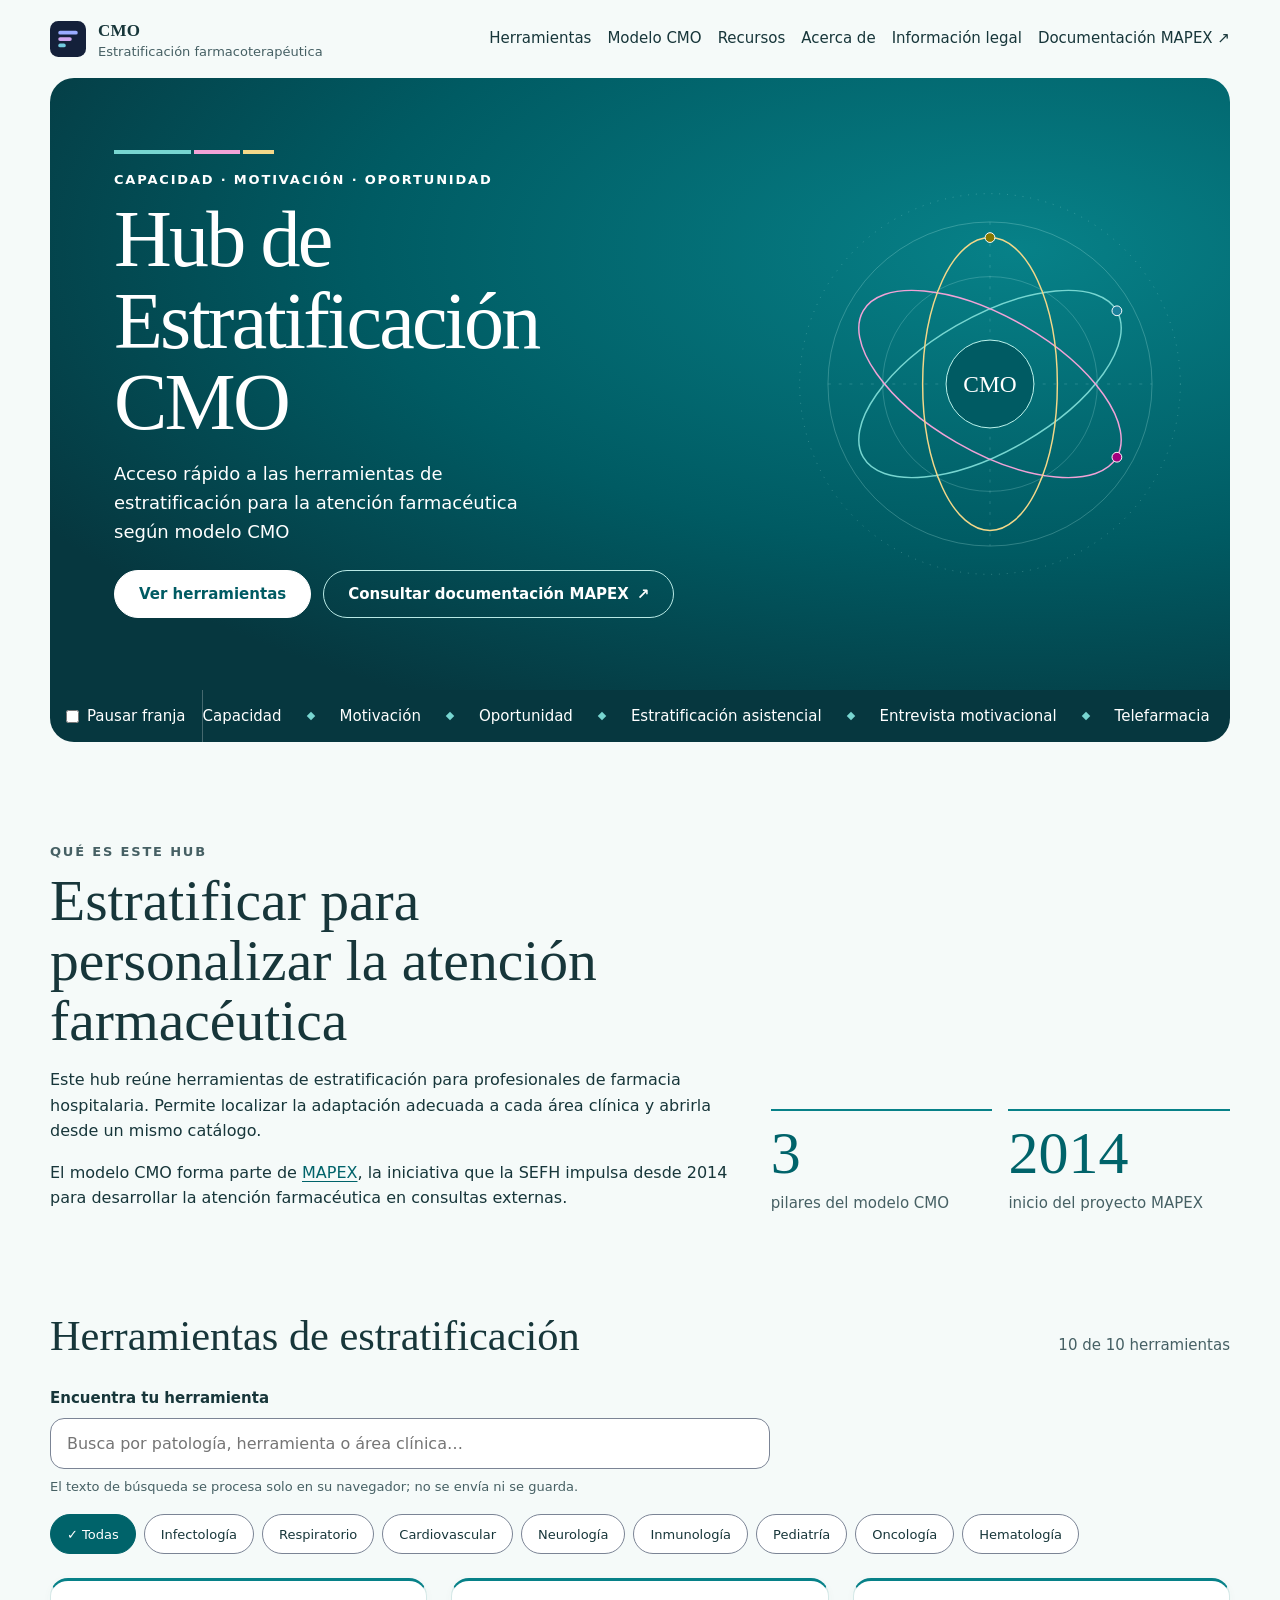
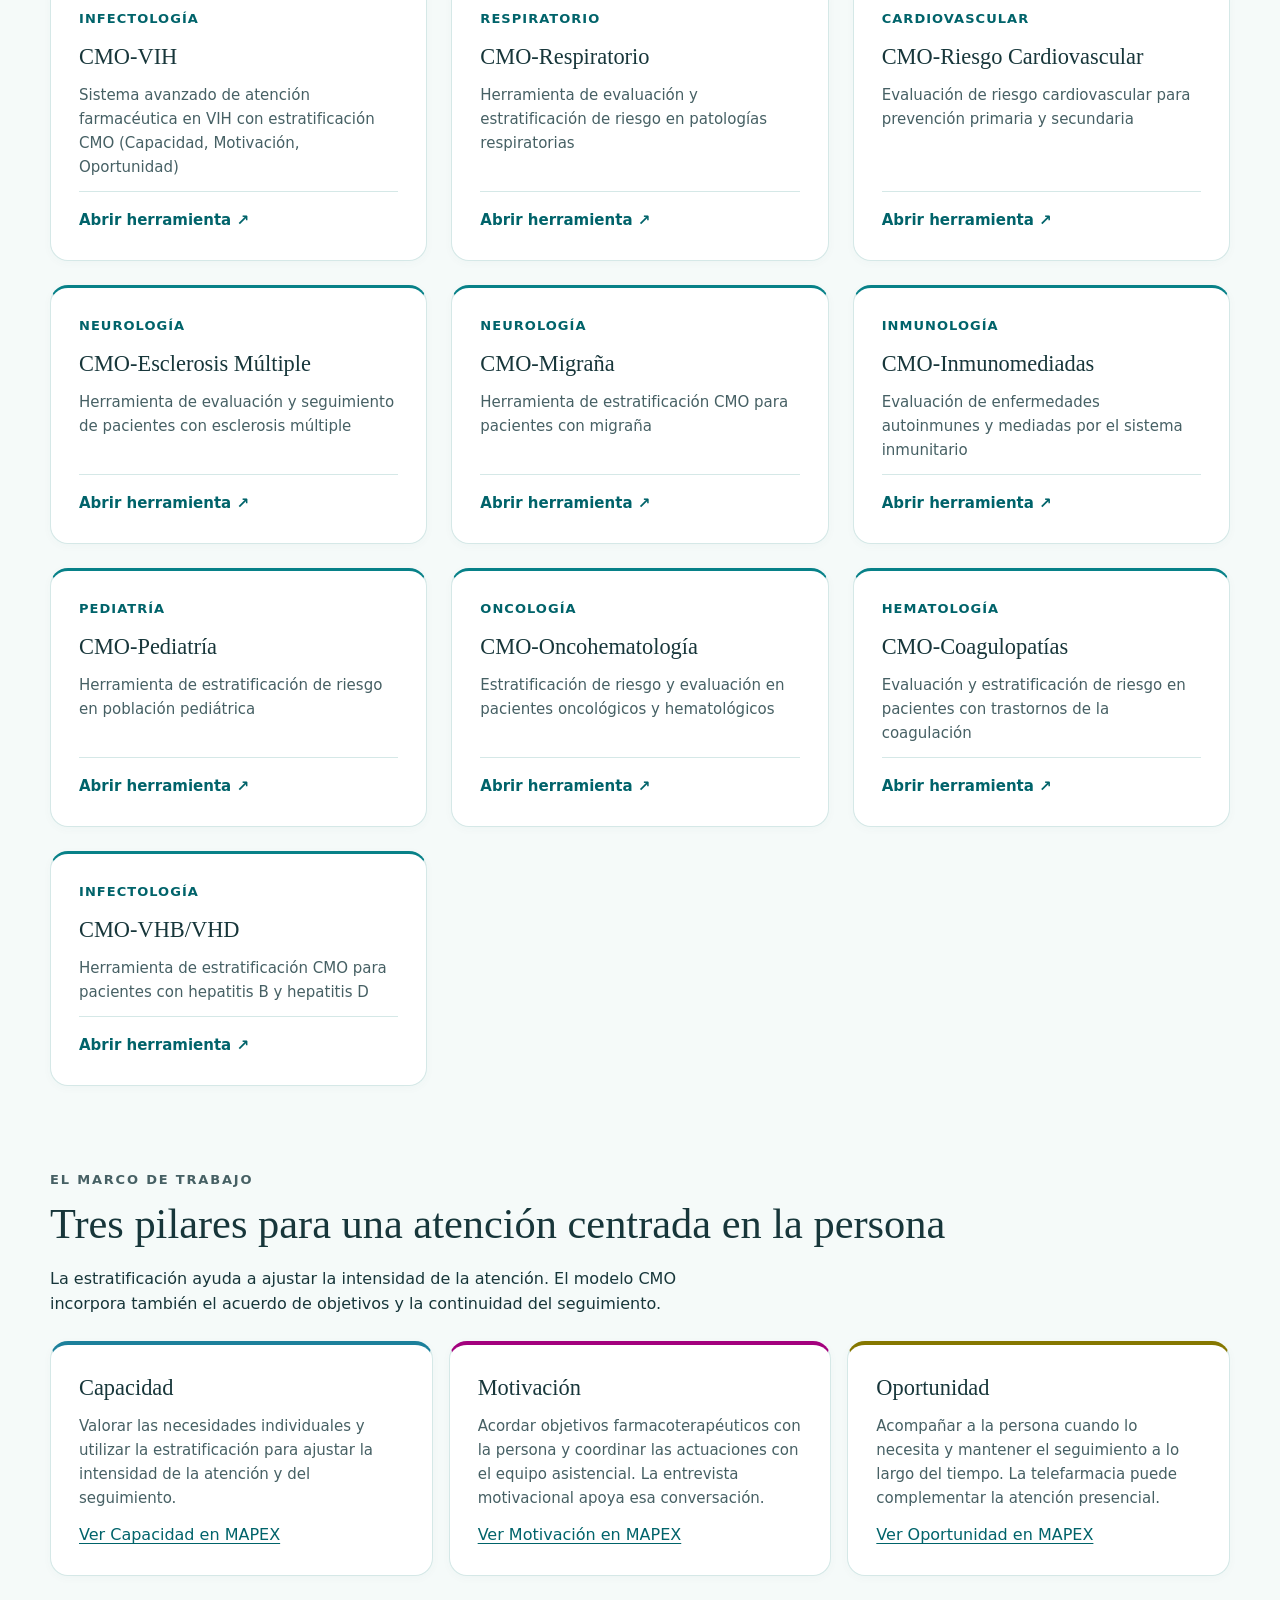
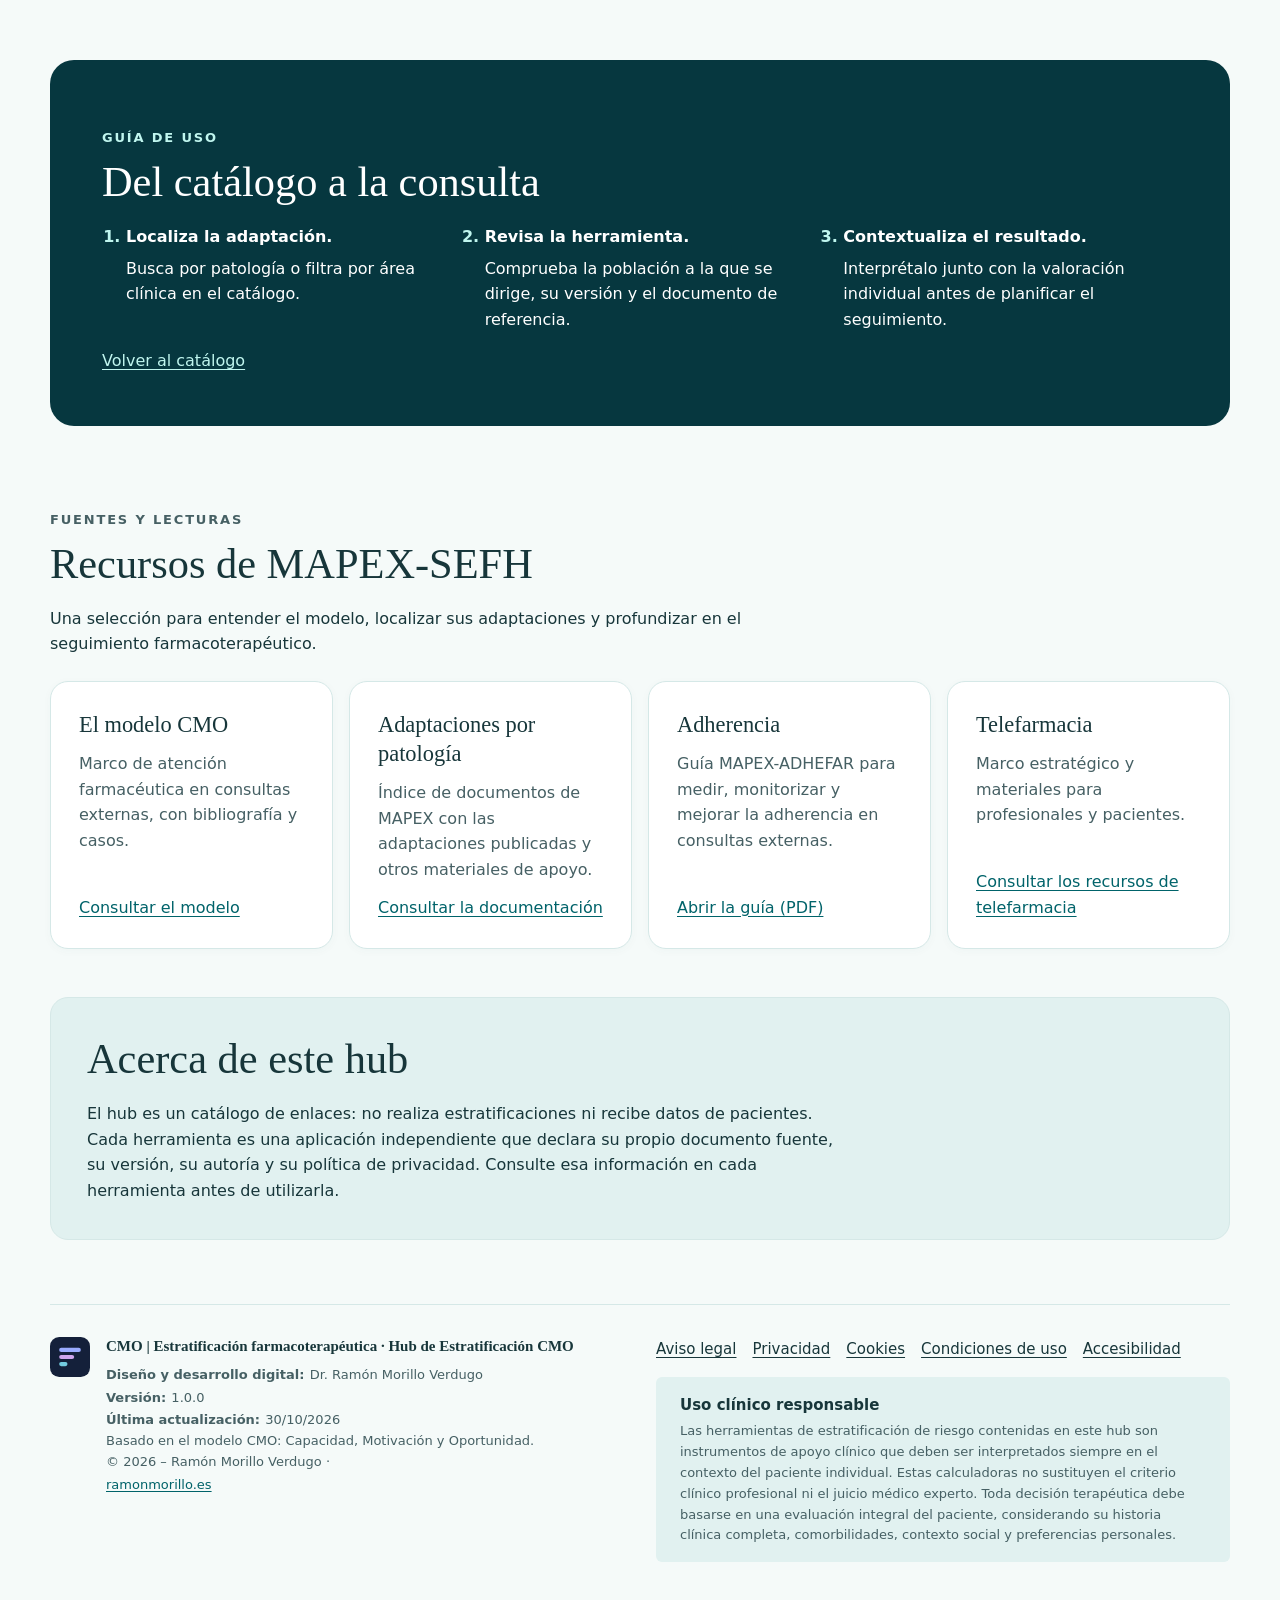
==== commit 8cc86fa7: "Ampliar la portada del Hub con el modelo CMO y recursos MAPEX" ====
--- a/index.html
+++ b/index.html
@@ -36,7 +36,7 @@
                 isolation: isolate;
                 overflow: hidden;
                 padding: clamp(28px, 6vw, 72px) clamp(20px, 5vw, 64px);
-                border-radius: 24px;
+                border-radius: 24px 24px 0 0;
                 color: #fff;
                 background: radial-gradient(ellipse at 82% 28%, var(--cmo-hub-teal), #005b63 48%, #06373f 84%);
             }
@@ -77,7 +77,6 @@
                 justify-content: space-between;
                 flex-wrap: wrap;
                 gap: var(--cmo-space-3);
-                margin-top: clamp(28px, 5vw, 56px);
             }
 
             .cmo-h2 { font-size: clamp(1.65rem, 4vw, 2.65rem); font-weight: 400; }
@@ -107,6 +106,90 @@
             }
 
             .cmo-hub-note p { max-width: 75ch; margin-bottom: 0; }
+
+            .cmo-hub-ticker {
+                display: flex;
+                align-items: stretch;
+                overflow: hidden;
+                border-radius: 0 0 24px 24px;
+                background: #06373f;
+                color: #fff;
+                font-size: var(--cmo-text-sm);
+            }
+
+            .cmo-hub-ticker-control {
+                display: flex;
+                align-items: center;
+                flex-shrink: 0;
+                gap: 8px;
+                padding: 10px 16px;
+                border-inline-end: 1px solid #ffffff40;
+                cursor: pointer;
+            }
+
+            .cmo-hub-ticker-control input { margin: 0; accent-color: var(--cmo-hub-teal); }
+            .cmo-hub-ticker-control input:focus-visible { outline-color: #c0f6ef; }
+            .cmo-hub-ticker-window { flex: 1; min-width: 0; overflow: hidden; }
+            .cmo-hub-ticker-track { display: flex; width: max-content; animation: cmo-hub-scroll 42s linear infinite; }
+            .cmo-hub-ticker-items { display: flex; align-items: center; gap: 26px; padding: 14px 26px 14px 0; }
+            .cmo-hub-ticker-items span { white-space: nowrap; }
+            .cmo-hub-ticker-items span::after { content: ""; display: inline-block; width: 6px; height: 6px; margin-inline-start: 26px; vertical-align: .15em; transform: rotate(45deg); background: #77d6d1; }
+            .cmo-hub-ticker:has(input:checked) .cmo-hub-ticker-track { animation-play-state: paused; }
+            @keyframes cmo-hub-scroll { to { transform: translateX(-50%); } }
+
+            .cmo-hub-section { margin-block-start: clamp(40px, 7vw, 84px); }
+            .cmo-hub-section p { max-width: 68ch; }
+            .cmo-hub-intro { display: grid; grid-template-columns: minmax(0, 1.5fr) minmax(0, 1fr); align-items: end; gap: var(--cmo-space-6); }
+            .cmo-hub-intro .cmo-h2 { max-width: 23ch; font-size: clamp(2rem, 5vw, 3.6rem); line-height: 1.04; }
+            .cmo-hub-metrics { display: grid; grid-template-columns: repeat(2, minmax(0, 1fr)); gap: var(--cmo-space-4); margin: 0; }
+            .cmo-hub-metrics div { padding-block: var(--cmo-space-3); border-top: 2px solid var(--cmo-hub-teal); }
+            .cmo-hub-metrics dt { font: 400 clamp(2rem, 5vw, 3.75rem)/1 var(--cmo-font-serif); color: var(--cmo-brand-strong); }
+            .cmo-hub-metrics dd { margin: 8px 0 0; color: var(--cmo-ink-muted); font-size: var(--cmo-text-sm); }
+
+            .cmo-hub-pillars, .cmo-hub-resources {
+                display: grid;
+                grid-template-columns: repeat(auto-fit, minmax(min(100%, 230px), 1fr));
+                gap: var(--cmo-space-4);
+                margin-block-start: var(--cmo-space-5);
+            }
+
+            .cmo-hub-pillar { border-top: 4px solid var(--cmo-hub-blue); }
+            .cmo-hub-pillar:nth-child(2) { border-top-color: var(--cmo-hub-magenta); }
+            .cmo-hub-pillar:nth-child(3) { border-top-color: var(--cmo-hub-ochre); }
+            .cmo-hub-pillar a { margin-top: auto; }
+            .cmo-hub-guide {
+                padding: clamp(20px, 5vw, 52px);
+                border-radius: 24px;
+                background: #06373f;
+                color: #fff;
+                --cmo-focus: #c0f6ef;
+            }
+
+            .cmo-hub-guide .cmo-eyebrow { color: #c0f6ef; }
+            .cmo-hub-guide ol {
+                display: grid;
+                grid-template-columns: repeat(auto-fit, minmax(min(100%, 220px), 1fr));
+                gap: var(--cmo-space-5);
+                padding-inline-start: 1.5em;
+            }
+
+            .cmo-hub-guide li::marker { color: #c0f6ef; font-weight: 700; }
+            .cmo-hub-guide li p { margin-block: 6px 0; }
+            .cmo-hub-guide a { color: #c0f6ef; }
+            .cmo-hub-resources .cmo-card p { margin: 0; color: var(--cmo-ink-muted); }
+            .cmo-hub-resources .cmo-card a { margin-top: auto; }
+
+            @media (max-width: 760px) {
+                .cmo-hub-intro { grid-template-columns: 1fr; gap: var(--cmo-space-3); }
+                .cmo-hub-ticker-control { padding-inline: 10px; }
+            }
+
+            @media (prefers-reduced-motion: reduce), print {
+                .cmo-hub-ticker-control, .cmo-hub-ticker-items[aria-hidden="true"] { display: none; }
+                .cmo-hub-ticker-track { width: auto; animation: none; }
+                .cmo-hub-ticker-items { flex-wrap: wrap; gap: 8px 16px; padding-inline: 16px; }
+                .cmo-hub-ticker-items span::after { display: none; }
+            }
 
             @media (max-width: 850px) {
                 .cmo-hub-orbit { display: none; }
@@ -156,57 +239,164 @@
             </a>
             <nav class="cmo-nav" aria-label="Principal">
                 <a href="#herramientas">Herramientas</a>
+                <a href="#modelo-cmo">Modelo CMO</a>
+                <a href="#recursos-mapex">Recursos</a>
                 <a href="#acerca">Acerca de</a>
                 <a href="legal.html">Información legal</a>
                 <a href="https://www.sefh.es/mapex/documentacion.php" target="_blank" rel="noopener noreferrer">Documentación MAPEX <span aria-hidden="true">↗</span><span class="cmo-visually-hidden">(se abre en una pestaña nueva)</span></a>
             </nav>
         </header>
 
-        <section class="cmo-hero" aria-labelledby="titulo">
-            <svg class="cmo-hub-orbit" viewBox="0 0 420 420" aria-hidden="true" focusable="false">
-                <g fill="none" stroke="#c0f6ef">
-                    <circle cx="210" cy="210" r="195" opacity=".26" stroke-dasharray="1 7"/>
-                    <circle cx="210" cy="210" r="166" opacity=".25"/>
-                    <circle cx="210" cy="210" r="110" opacity=".22"/>
-                    <path d="M210 44v332M44 210h332" opacity=".18" stroke-dasharray="3 8"/>
-                </g>
-                <g fill="none" stroke-width="1.5">
-                    <ellipse cx="210" cy="210" rx="150" ry="69" transform="rotate(-30 210 210)" stroke="#77d6d1"/>
-                    <ellipse cx="210" cy="210" rx="150" ry="69" transform="rotate(30 210 210)" stroke="#f1a3d7"/>
-                    <ellipse cx="210" cy="210" rx="150" ry="69" transform="rotate(90 210 210)" stroke="#f4d889"/>
-                </g>
-                <circle cx="210" cy="210" r="45" fill="#005b63" stroke="#c0f6ef"/>
-                <g text-anchor="middle" fill="#fff" font-family="Georgia, serif">
-                    <text x="210" y="218" font-size="24">CMO</text>
-                </g>
-                <circle cx="340" cy="135" r="5" fill="var(--cmo-hub-blue)" stroke="#fff"/>
-                <circle cx="340" cy="285" r="5" fill="var(--cmo-hub-magenta)" stroke="#fff"/>
-                <circle cx="210" cy="60" r="5" fill="var(--cmo-hub-ochre)" stroke="#fff"/>
-            </svg>
-            <div class="cmo-strata" aria-hidden="true"><i></i><i></i><i></i></div>
-            <p class="cmo-eyebrow">Capacidad · Motivación · Oportunidad</p>
-            <h1 class="cmo-title" id="titulo">Hub de Estratificación CMO</h1>
-            <p class="cmo-lead">Acceso rápido a las herramientas de estratificación para la atención farmacéutica según modelo CMO</p>
-            <div class="cmo-hub-actions">
-                <a class="cmo-btn" href="#herramientas">Ver herramientas</a>
-                <a class="cmo-btn cmo-btn--secondary" href="https://www.sefh.es/mapex/documentacion.php" target="_blank" rel="noopener noreferrer">Consultar documentación MAPEX <span aria-hidden="true">↗</span><span class="cmo-visually-hidden">(se abre en una pestaña nueva)</span></a>
+        <main>
+            <section class="cmo-hero" aria-labelledby="titulo">
+                <svg class="cmo-hub-orbit" viewBox="0 0 420 420" aria-hidden="true" focusable="false">
+                    <g fill="none" stroke="#c0f6ef">
+                        <circle cx="210" cy="210" r="195" opacity=".26" stroke-dasharray="1 7"/>
+                        <circle cx="210" cy="210" r="166" opacity=".25"/>
+                        <circle cx="210" cy="210" r="110" opacity=".22"/>
+                        <path d="M210 44v332M44 210h332" opacity=".18" stroke-dasharray="3 8"/>
+                    </g>
+                    <g fill="none" stroke-width="1.5">
+                        <ellipse cx="210" cy="210" rx="150" ry="69" transform="rotate(-30 210 210)" stroke="#77d6d1"/>
+                        <ellipse cx="210" cy="210" rx="150" ry="69" transform="rotate(30 210 210)" stroke="#f1a3d7"/>
+                        <ellipse cx="210" cy="210" rx="150" ry="69" transform="rotate(90 210 210)" stroke="#f4d889"/>
+                    </g>
+                    <circle cx="210" cy="210" r="45" fill="#005b63" stroke="#c0f6ef"/>
+                    <g text-anchor="middle" fill="#fff" font-family="Georgia, serif">
+                        <text x="210" y="218" font-size="24">CMO</text>
+                    </g>
+                    <circle cx="340" cy="135" r="5" fill="var(--cmo-hub-blue)" stroke="#fff"/>
+                    <circle cx="340" cy="285" r="5" fill="var(--cmo-hub-magenta)" stroke="#fff"/>
+                    <circle cx="210" cy="60" r="5" fill="var(--cmo-hub-ochre)" stroke="#fff"/>
+                </svg>
+                <div class="cmo-strata" aria-hidden="true"><i></i><i></i><i></i></div>
+                <p class="cmo-eyebrow">Capacidad · Motivación · Oportunidad</p>
+                <h1 class="cmo-title" id="titulo">Hub de Estratificación CMO</h1>
+                <p class="cmo-lead">Acceso rápido a las herramientas de estratificación para la atención farmacéutica según modelo CMO</p>
+                <div class="cmo-hub-actions">
+                    <a class="cmo-btn" href="#herramientas">Ver herramientas</a>
+                    <a class="cmo-btn cmo-btn--secondary" href="https://www.sefh.es/mapex/documentacion.php" target="_blank" rel="noopener noreferrer">Consultar documentación MAPEX <span aria-hidden="true">↗</span><span class="cmo-visually-hidden">(se abre en una pestaña nueva)</span></a>
+                </div>
+            </section>
+
+            <div class="cmo-hub-ticker">
+                <label class="cmo-hub-ticker-control"><input type="checkbox"> Pausar franja</label>
+                <div class="cmo-hub-ticker-window">
+                    <div class="cmo-hub-ticker-track">
+                        <div class="cmo-hub-ticker-items">
+                            <span>Capacidad</span>
+                            <span>Motivación</span>
+                            <span>Oportunidad</span>
+                            <span>Estratificación asistencial</span>
+                            <span>Entrevista motivacional</span>
+                            <span>Telefarmacia</span>
+                            <span>Seguimiento longitudinal</span>
+                            <span>Resultados en salud</span>
+                        </div>
+                        <div class="cmo-hub-ticker-items" aria-hidden="true">
+                            <span>Capacidad</span>
+                            <span>Motivación</span>
+                            <span>Oportunidad</span>
+                            <span>Estratificación asistencial</span>
+                            <span>Entrevista motivacional</span>
+                            <span>Telefarmacia</span>
+                            <span>Seguimiento longitudinal</span>
+                            <span>Resultados en salud</span>
+                        </div>
+                    </div>
+                </div>
             </div>
-        </section>
-
-        <main id="herramientas" tabindex="-1">
-            <div class="cmo-hub-catalog-head">
-                <h2 class="cmo-h2">Herramientas de estratificación</h2>
-                <p class="cmo-hub-count" id="resultCount" role="status" aria-live="polite"></p>
-            </div>
-            <div class="cmo-field cmo-hub-search">
-                <label class="cmo-label" for="searchInput">Encuentra tu herramienta</label>
-                <input class="cmo-input" type="search" id="searchInput" autocomplete="off" aria-describedby="searchHint" placeholder="Busca por patología, herramienta o área clínica…">
-                <span class="cmo-hint" id="searchHint">El texto de búsqueda se procesa solo en su navegador; no se envía ni se guarda.</span>
-            </div>
-
-            <div class="cmo-chips" id="categories" role="group" aria-label="Filtrar por área clínica"></div>
-
-            <div class="cmo-grid" id="artifactsGrid" style="margin-top: var(--cmo-space-5)"></div>
+
+            <section class="cmo-hub-section cmo-hub-intro" aria-labelledby="hub-intro">
+                <div>
+                    <p class="cmo-eyebrow">Qué es este hub</p>
+                    <h2 class="cmo-h2" id="hub-intro">Estratificar para personalizar la atención farmacéutica</h2>
+                    <p>Este hub reúne herramientas de estratificación para profesionales de farmacia hospitalaria. Permite localizar la adaptación adecuada a cada área clínica y abrirla desde un mismo catálogo.</p>
+                    <p>El modelo CMO forma parte de <a href="https://www.sefh.es/mapex/">MAPEX</a>, la iniciativa que la SEFH impulsa desde 2014 para desarrollar la atención farmacéutica en consultas externas.</p>
+                </div>
+                <dl class="cmo-hub-metrics">
+                    <div><dt>3</dt><dd>pilares del modelo CMO</dd></div>
+                    <div><dt>2014</dt><dd>inicio del proyecto MAPEX</dd></div>
+                </dl>
+            </section>
+
+            <section class="cmo-hub-section" id="herramientas" tabindex="-1" aria-labelledby="hub-catalogo">
+                <div class="cmo-hub-catalog-head">
+                    <h2 class="cmo-h2" id="hub-catalogo">Herramientas de estratificación</h2>
+                    <p class="cmo-hub-count" id="resultCount" role="status" aria-live="polite"></p>
+                </div>
+                <div class="cmo-field cmo-hub-search">
+                    <label class="cmo-label" for="searchInput">Encuentra tu herramienta</label>
+                    <input class="cmo-input" type="search" id="searchInput" autocomplete="off" aria-describedby="searchHint" placeholder="Busca por patología, herramienta o área clínica…">
+                    <span class="cmo-hint" id="searchHint">El texto de búsqueda se procesa solo en su navegador; no se envía ni se guarda.</span>
+                </div>
+
+                <div class="cmo-chips" id="categories" role="group" aria-label="Filtrar por área clínica"></div>
+
+                <div class="cmo-grid" id="artifactsGrid" style="margin-top: var(--cmo-space-5)"></div>
+            </section>
+
+            <section class="cmo-hub-section" id="modelo-cmo" aria-labelledby="hub-modelo">
+                <p class="cmo-eyebrow">El marco de trabajo</p>
+                <h2 class="cmo-h2" id="hub-modelo">Tres pilares para una atención centrada en la persona</h2>
+                <p>La estratificación ayuda a ajustar la intensidad de la atención. El modelo CMO incorpora también el acuerdo de objetivos y la continuidad del seguimiento.</p>
+                <div class="cmo-hub-pillars">
+                    <article class="cmo-card cmo-hub-pillar">
+                        <h3 class="cmo-h3">Capacidad</h3>
+                        <p class="cmo-card__text">Valorar las necesidades individuales y utilizar la estratificación para ajustar la intensidad de la atención y del seguimiento.</p>
+                        <a href="https://www.sefh.es/mapex/cmo-capacidad.php">Ver Capacidad en MAPEX</a>
+                    </article>
+                    <article class="cmo-card cmo-hub-pillar">
+                        <h3 class="cmo-h3">Motivación</h3>
+                        <p class="cmo-card__text">Acordar objetivos farmacoterapéuticos con la persona y coordinar las actuaciones con el equipo asistencial. La entrevista motivacional apoya esa conversación.</p>
+                        <a href="https://www.sefh.es/mapex/cmo-motivacion.php">Ver Motivación en MAPEX</a>
+                    </article>
+                    <article class="cmo-card cmo-hub-pillar">
+                        <h3 class="cmo-h3">Oportunidad</h3>
+                        <p class="cmo-card__text">Acompañar a la persona cuando lo necesita y mantener el seguimiento a lo largo del tiempo. La telefarmacia puede complementar la atención presencial.</p>
+                        <a href="https://www.sefh.es/mapex/cmo-oportunidad.php">Ver Oportunidad en MAPEX</a>
+                    </article>
+                </div>
+            </section>
+
+            <section class="cmo-hub-section cmo-hub-guide" aria-labelledby="hub-guia">
+                <p class="cmo-eyebrow">Guía de uso</p>
+                <h2 class="cmo-h2" id="hub-guia">Del catálogo a la consulta</h2>
+                <ol>
+                    <li><strong>Localiza la adaptación.</strong><p>Busca por patología o filtra por área clínica en el catálogo.</p></li>
+                    <li><strong>Revisa la herramienta.</strong><p>Comprueba la población a la que se dirige, su versión y el documento de referencia.</p></li>
+                    <li><strong>Contextualiza el resultado.</strong><p>Interprétalo junto con la valoración individual antes de planificar el seguimiento.</p></li>
+                </ol>
+                <a href="#herramientas">Volver al catálogo</a>
+            </section>
+
+            <section class="cmo-hub-section" id="recursos-mapex" aria-labelledby="hub-recursos">
+                <p class="cmo-eyebrow">Fuentes y lecturas</p>
+                <h2 class="cmo-h2" id="hub-recursos">Recursos de MAPEX-SEFH</h2>
+                <p>Una selección para entender el modelo, localizar sus adaptaciones y profundizar en el seguimiento farmacoterapéutico.</p>
+                <div class="cmo-hub-resources">
+                    <article class="cmo-card">
+                        <h3 class="cmo-h3">El modelo CMO</h3>
+                        <p>Marco de atención farmacéutica en consultas externas, con bibliografía y casos.</p>
+                        <a href="https://www.sefh.es/mapex/cmo-modelo.php">Consultar el modelo</a>
+                    </article>
+                    <article class="cmo-card">
+                        <h3 class="cmo-h3">Adaptaciones por patología</h3>
+                        <p>Índice de documentos de MAPEX con las adaptaciones publicadas y otros materiales de apoyo.</p>
+                        <a href="https://www.sefh.es/mapex/documentacion.php">Consultar la documentación</a>
+                    </article>
+                    <article class="cmo-card">
+                        <h3 class="cmo-h3">Adherencia</h3>
+                        <p>Guía MAPEX-ADHEFAR para medir, monitorizar y mejorar la adherencia en consultas externas.</p>
+                        <a href="https://www.sefh.es/mapex/images/Guia-MAPEX-ADHEFAR.pdf">Abrir la guía (PDF)</a>
+                    </article>
+                    <article class="cmo-card">
+                        <h3 class="cmo-h3">Telefarmacia</h3>
+                        <p>Marco estratégico y materiales para profesionales y pacientes.</p>
+                        <a href="https://www.sefh.es/mapex/cmo-oportunidad.php">Consultar los recursos de telefarmacia</a>
+                    </article>
+                </div>
+            </section>
 
             <section class="cmo-hub-note" id="acerca" aria-labelledby="acerca-titulo">
                 <h2 class="cmo-h2" id="acerca-titulo">Acerca de este hub</h2>
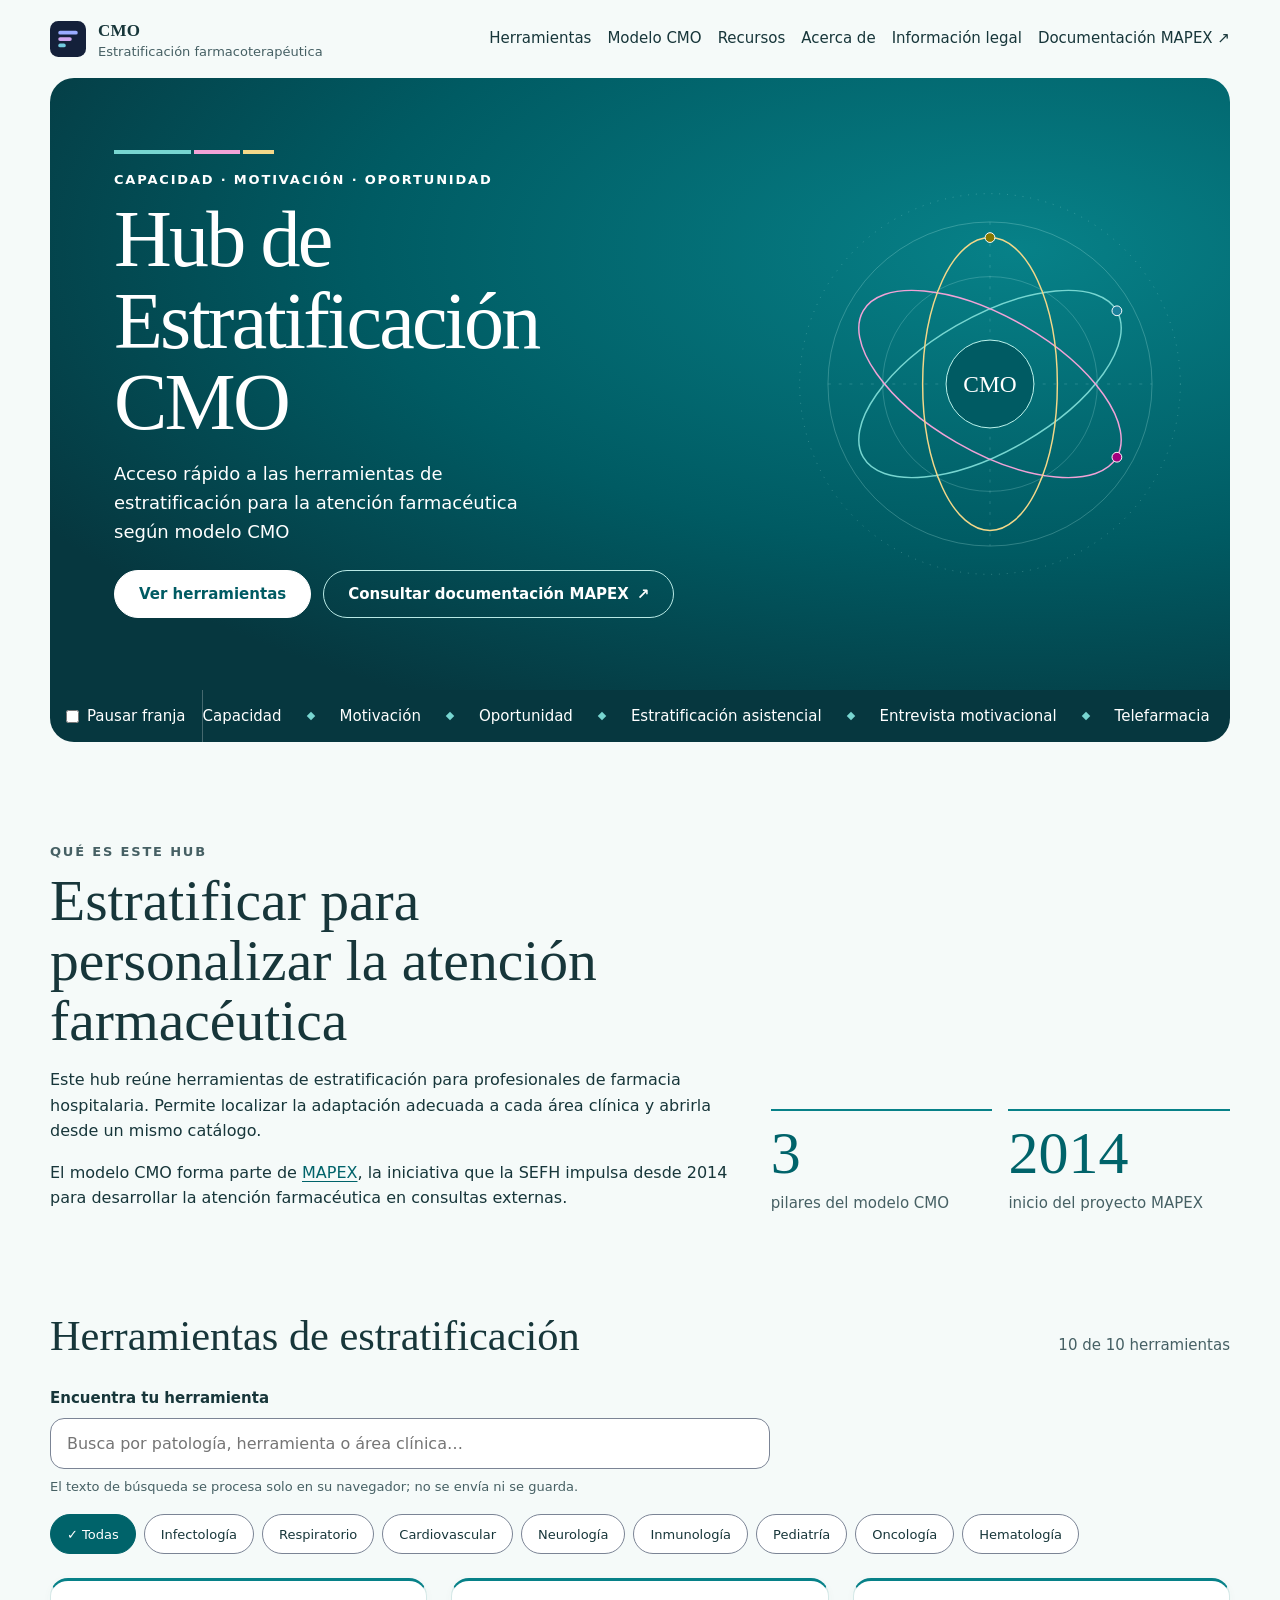
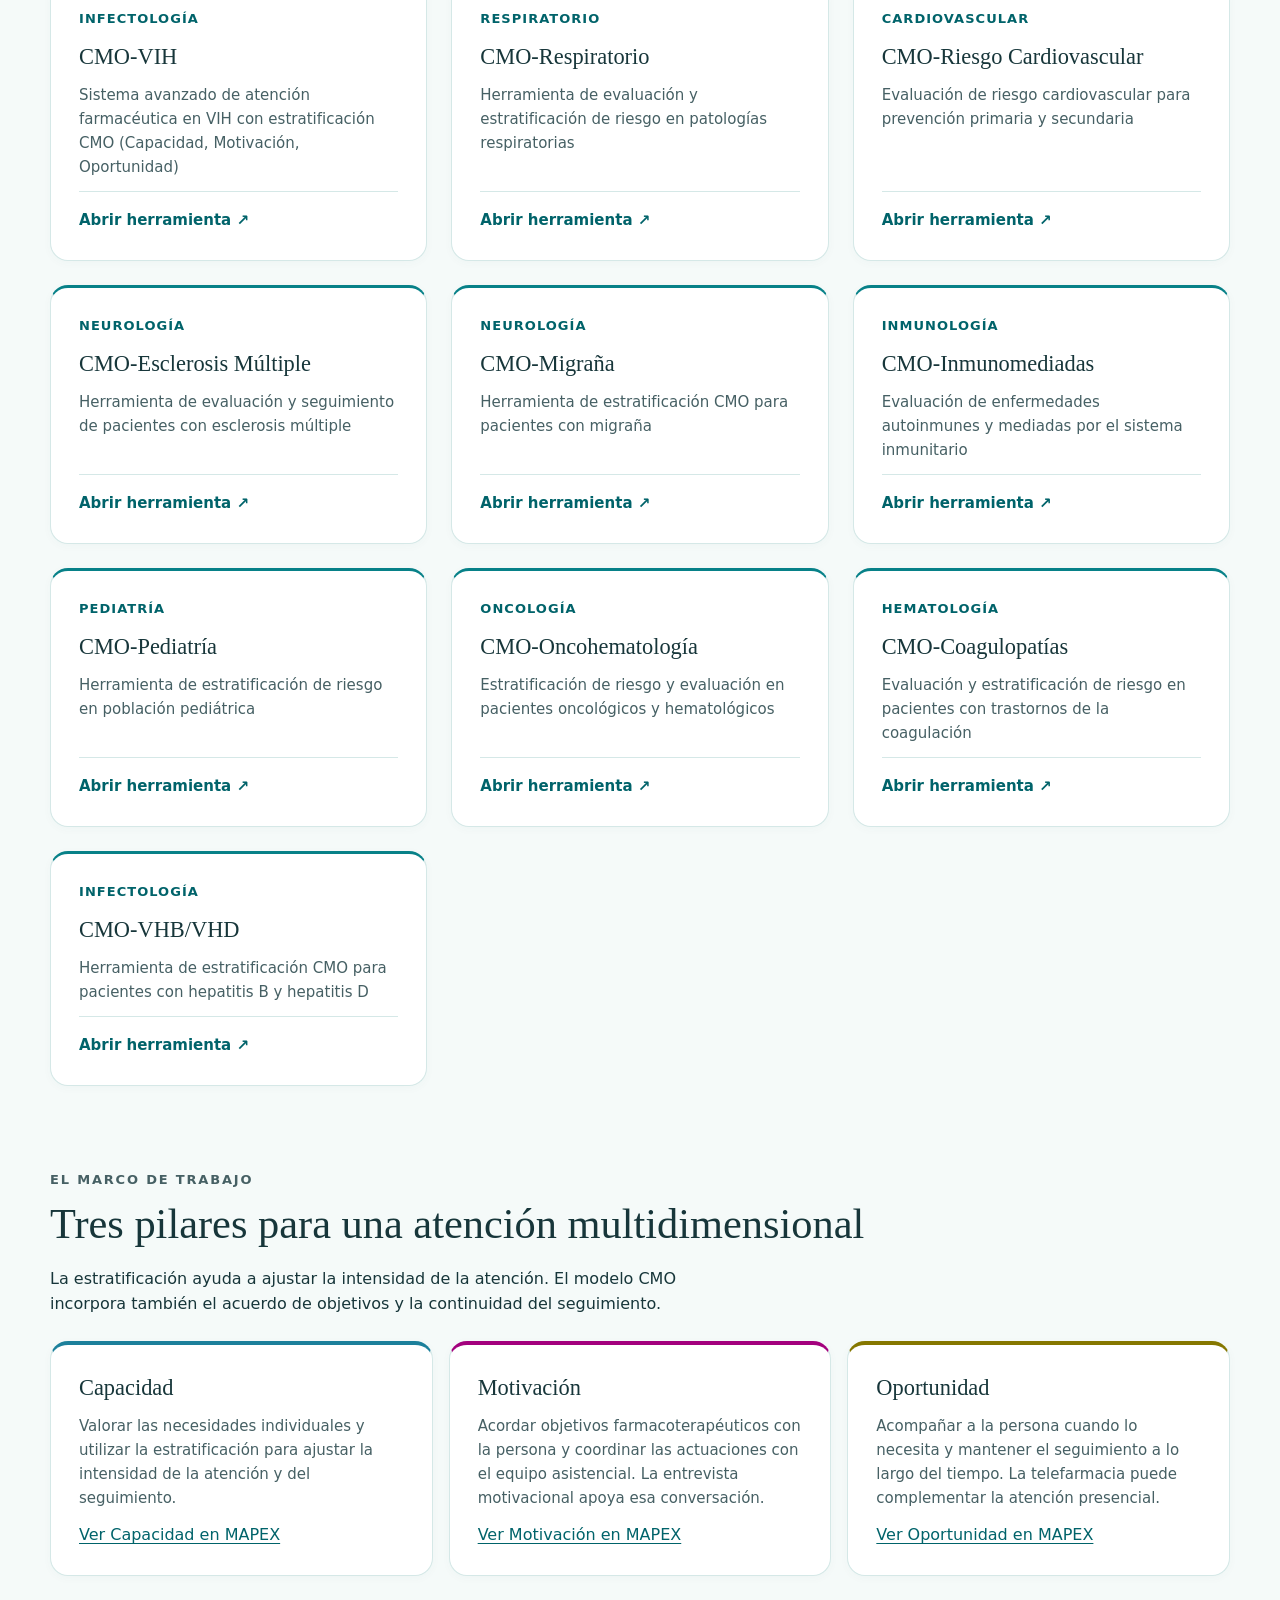
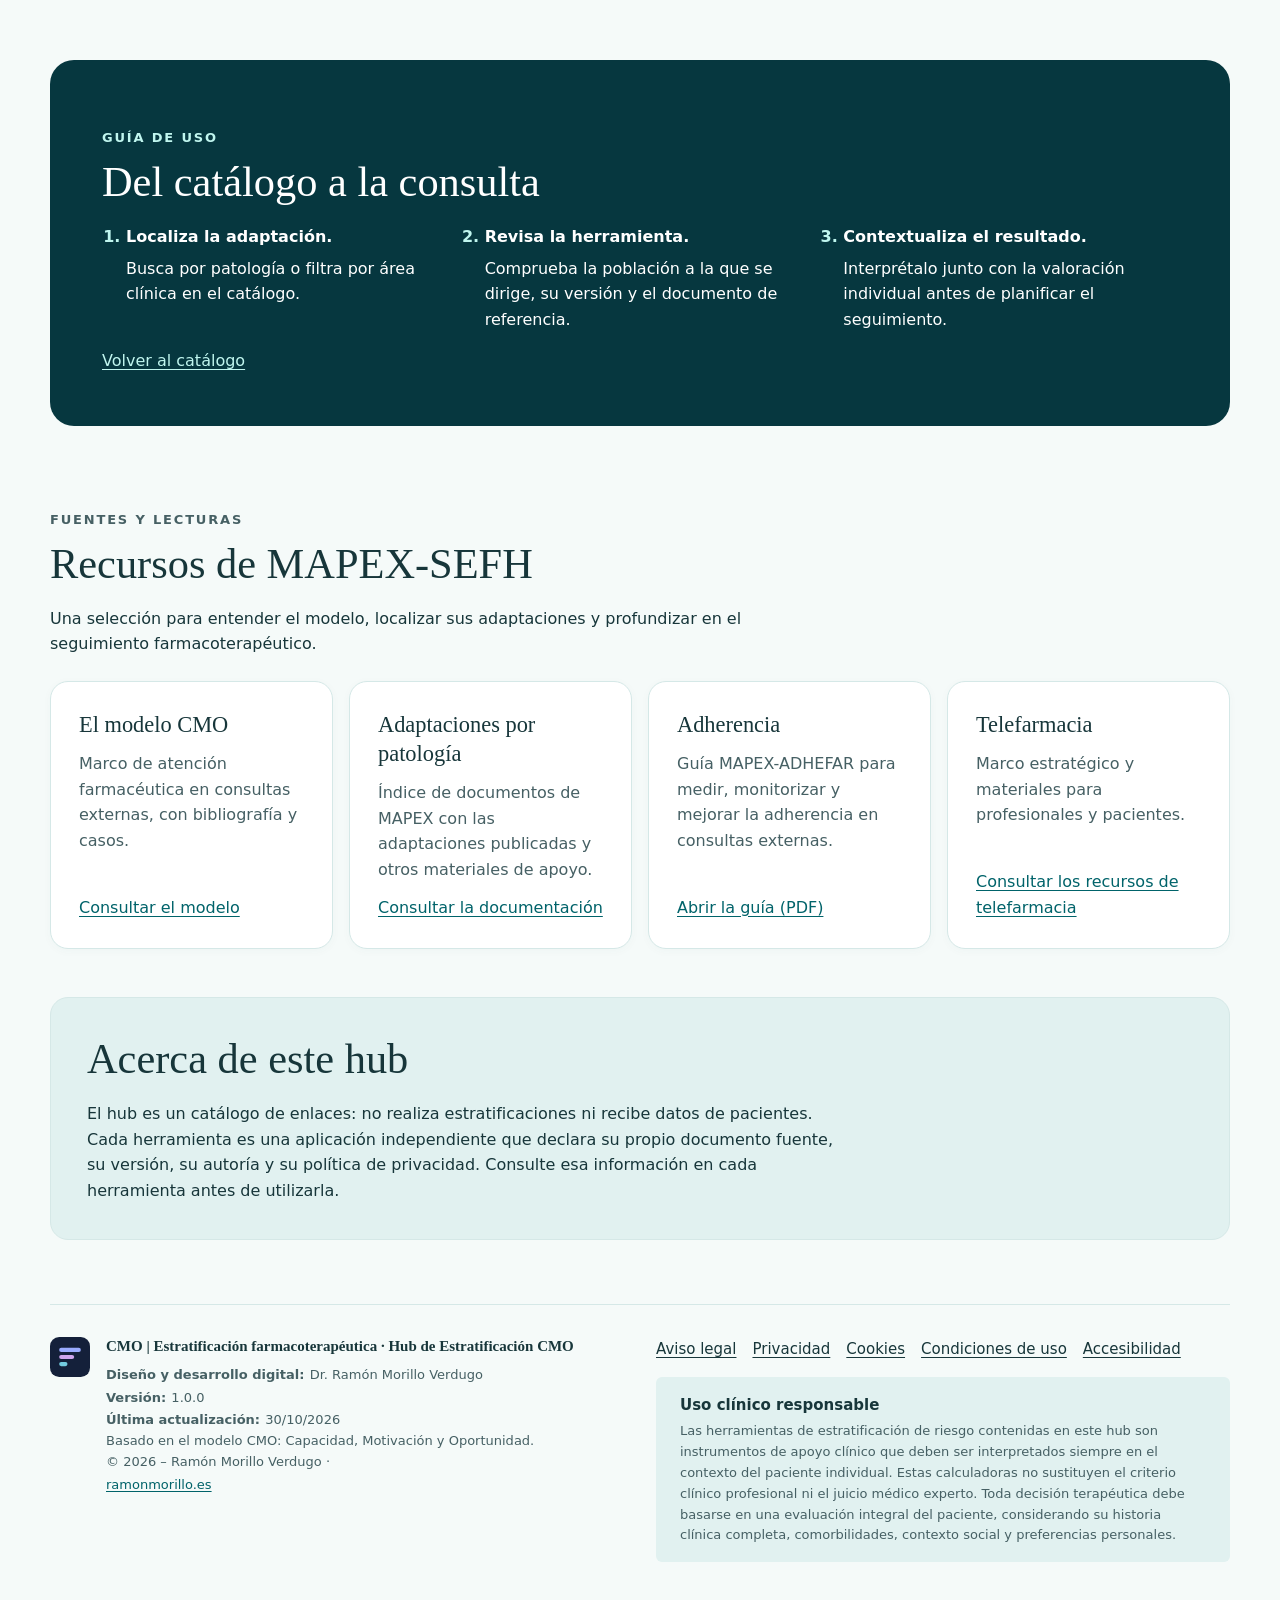
==== commit 98ff2868: "Titular el modelo CMO como atención multidimensional" ====
--- a/index.html
+++ b/index.html
@@ -338,7 +338,7 @@
 
             <section class="cmo-hub-section" id="modelo-cmo" aria-labelledby="hub-modelo">
                 <p class="cmo-eyebrow">El marco de trabajo</p>
-                <h2 class="cmo-h2" id="hub-modelo">Tres pilares para una atención centrada en la persona</h2>
+                <h2 class="cmo-h2" id="hub-modelo">Tres pilares para una atención multidimensional</h2>
                 <p>La estratificación ayuda a ajustar la intensidad de la atención. El modelo CMO incorpora también el acuerdo de objetivos y la continuidad del seguimiento.</p>
                 <div class="cmo-hub-pillars">
                     <article class="cmo-card cmo-hub-pillar">
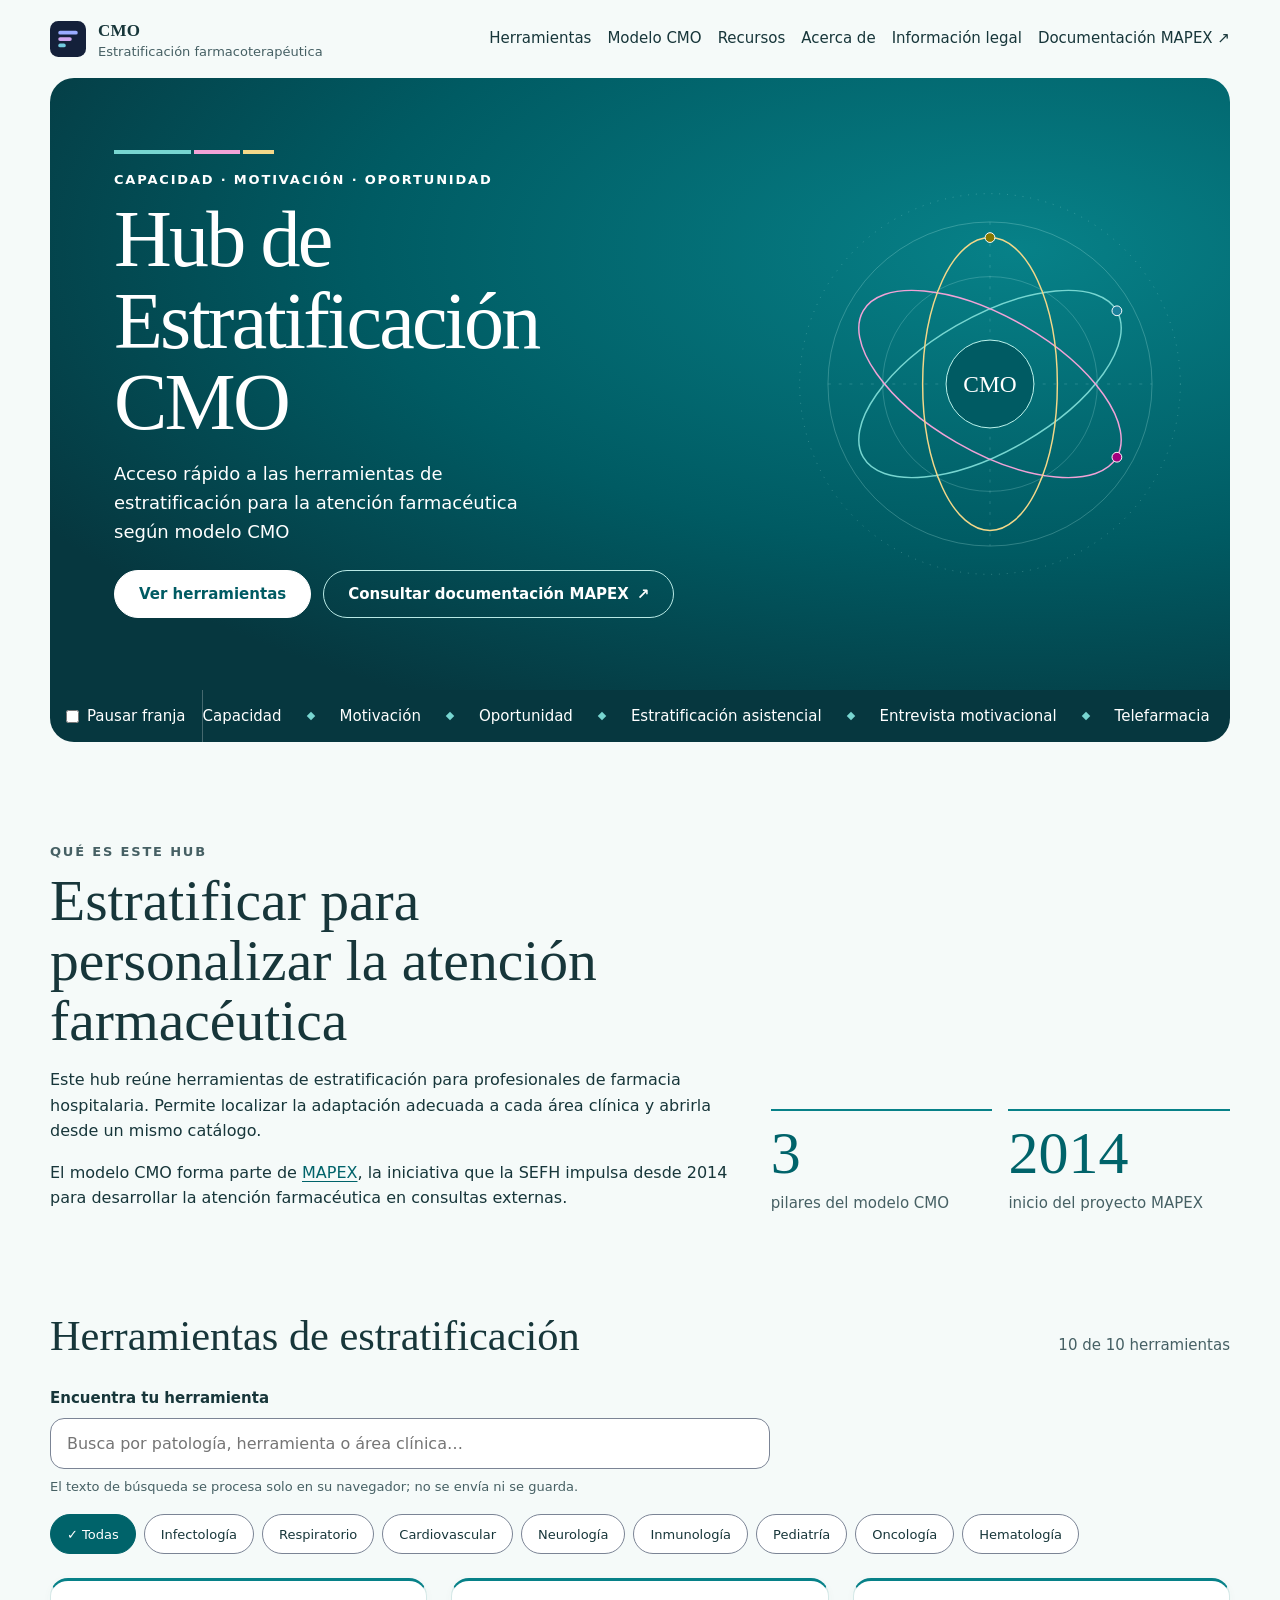
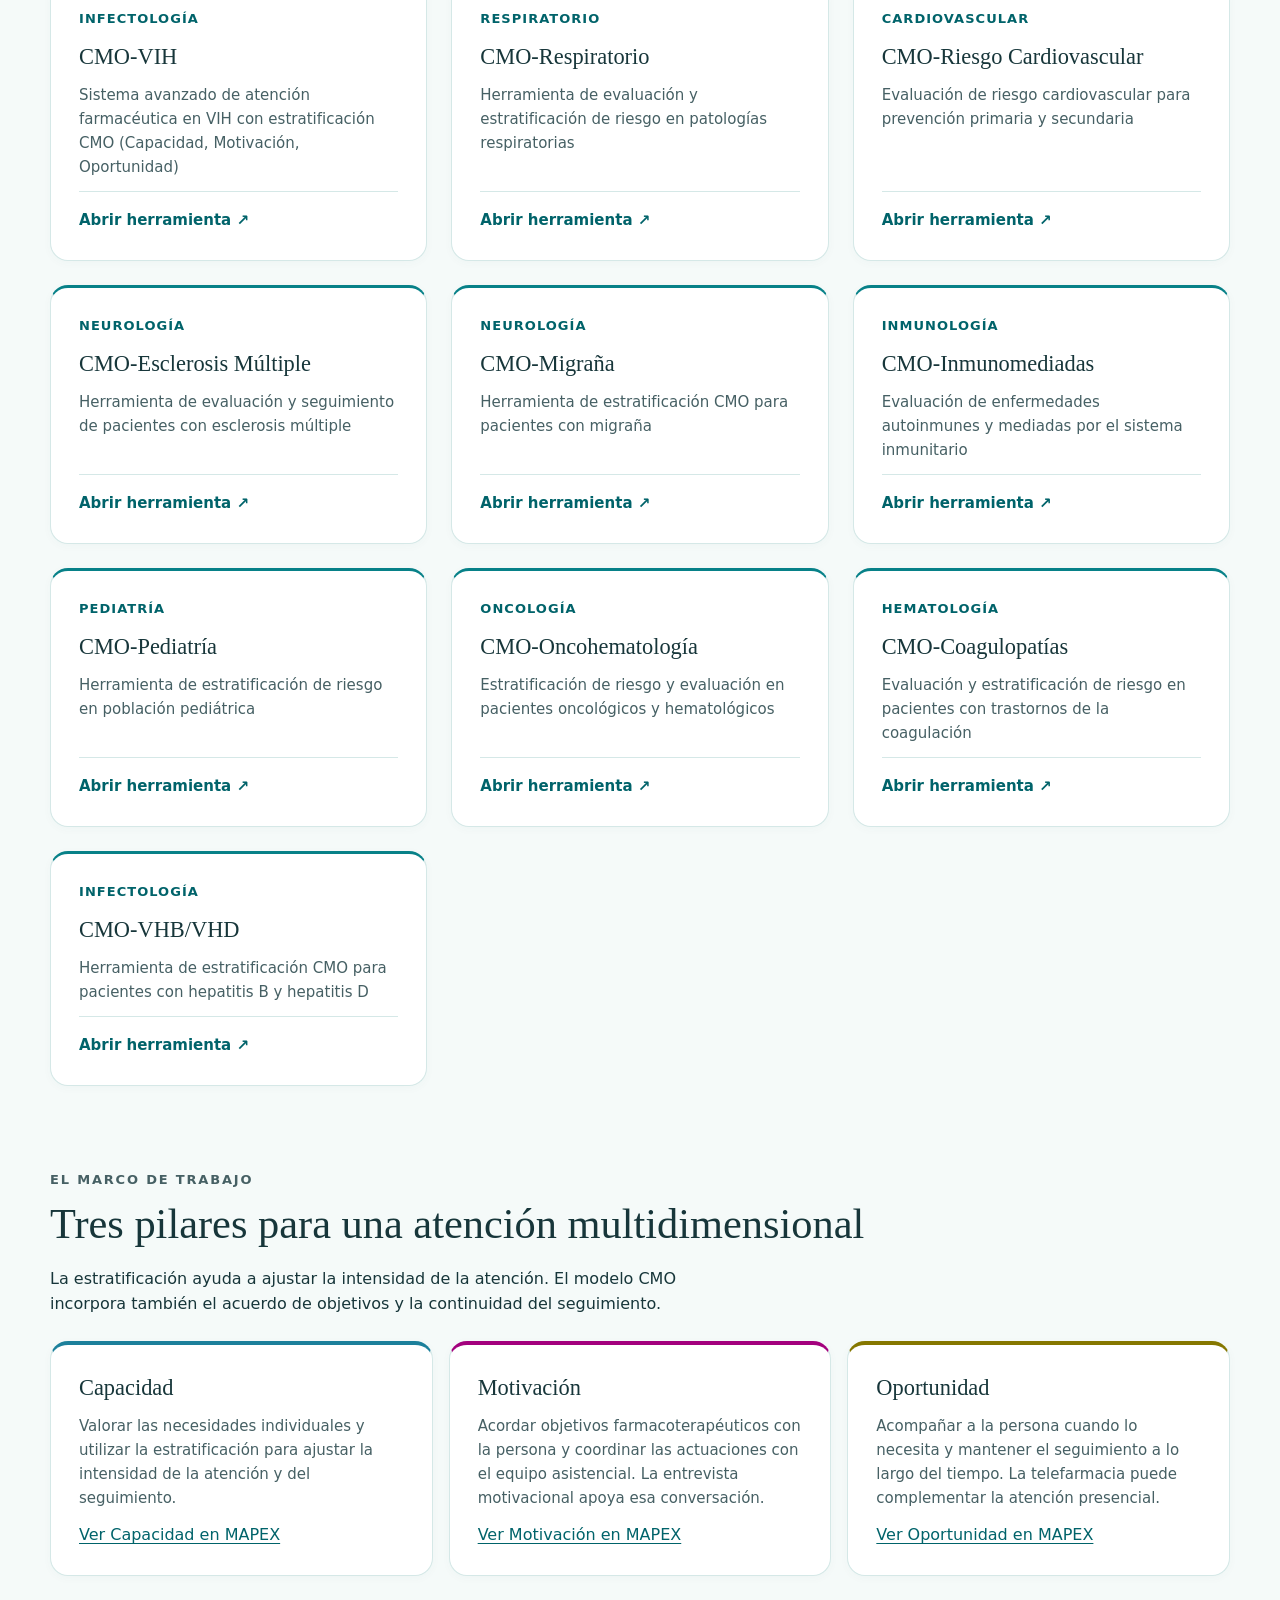
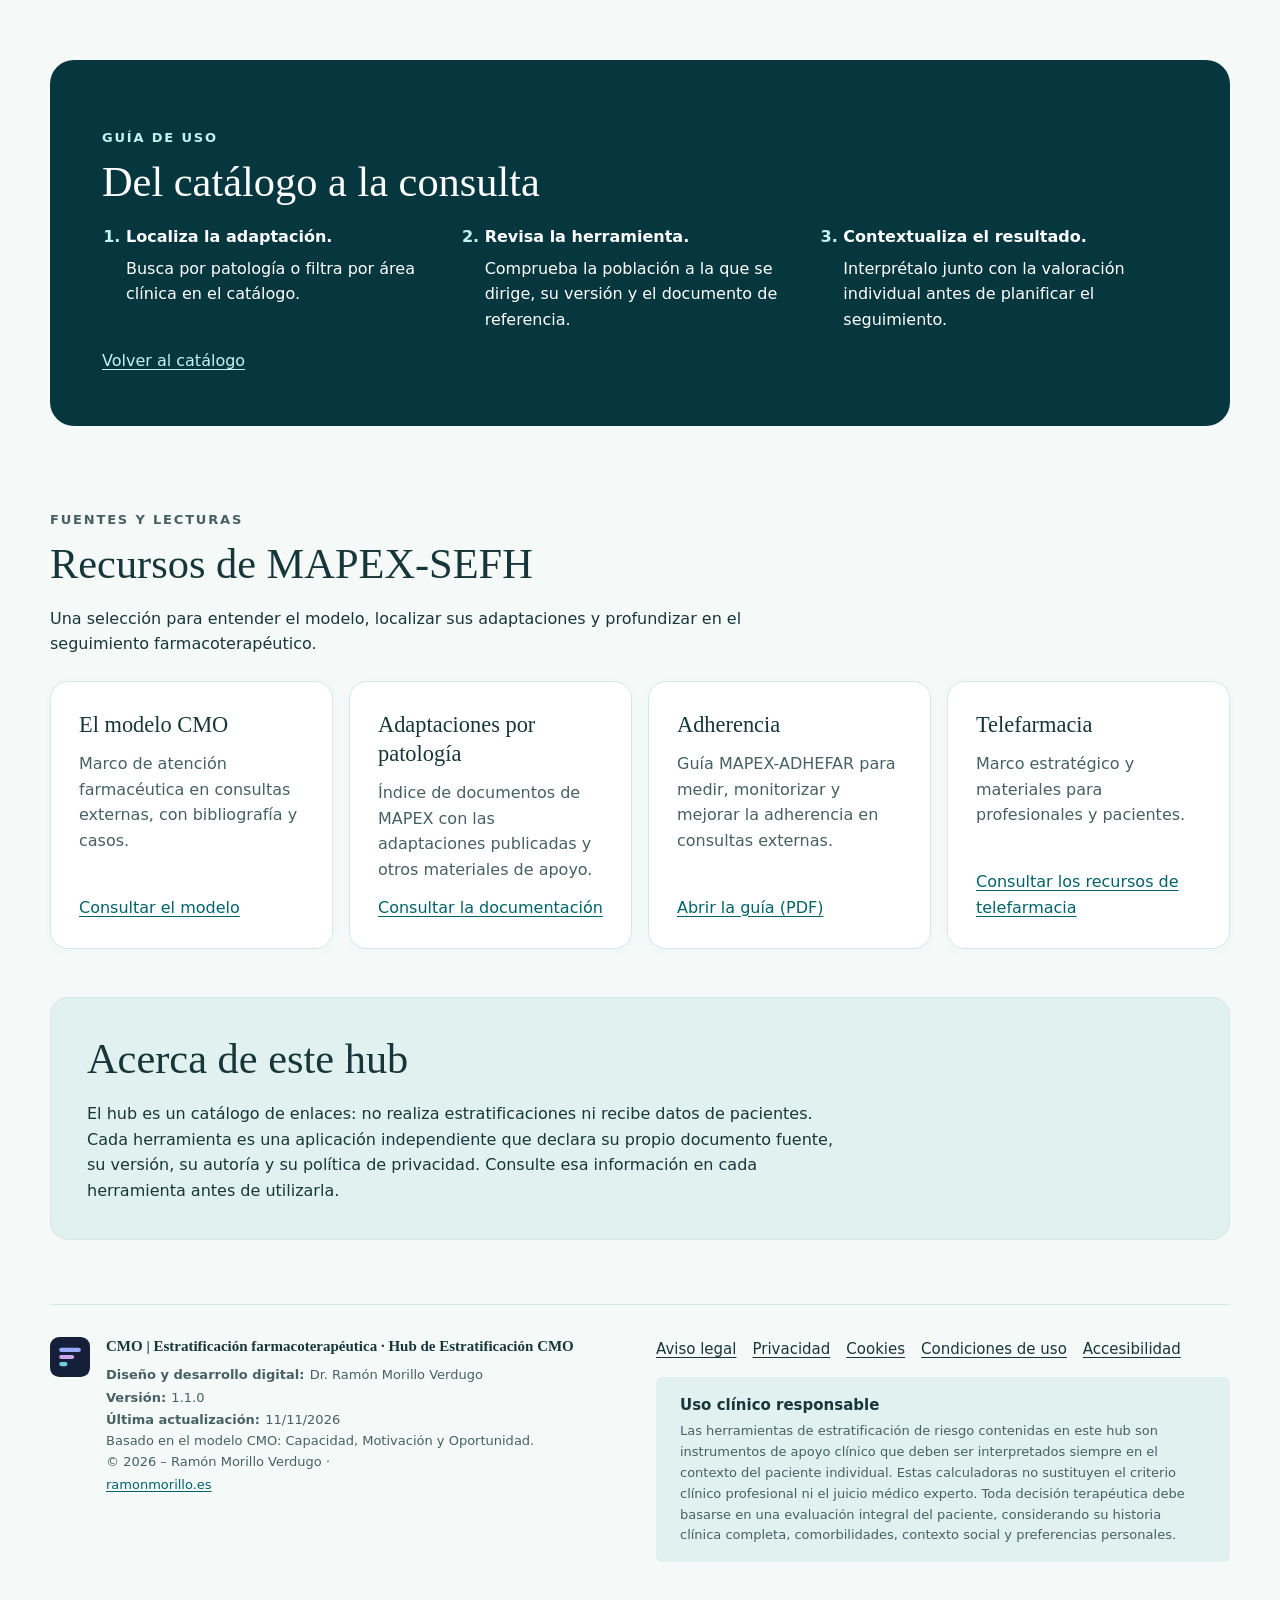
==== commit 57ad81bf: "Publicación 1.1.0 (2026-11-11) Versión y fecha de publicación fijadas en cmo-app-meta; sin cambios e" ====
--- a/index.html
+++ b/index.html
@@ -212,10 +212,10 @@
         "schema": "cmo-app-meta/1",
         "id": "hub-estratificacion-cmo",
         "name": "Hub de Estratificación CMO",
-        "appVersion": "1.0.0",
+        "appVersion": "1.1.0",
         "algorithm": null,
         "status": "released",
-        "releaseDate": "2026-10-30",
+        "releaseDate": "2026-11-11",
         "clinicalReviewDate": null,
         "credits": [
             { "role": "Diseño y desarrollo digital", "name": "Dr. Ramón Morillo Verdugo" }
@@ -223,7 +223,7 @@
         "model": "Basado en el modelo CMO: Capacidad, Motivación y Oportunidad.",
         "website": "https://ramonmorillo.es",
         "copyright": { "year": "2026", "holders": ["Ramón Morillo Verdugo"] },
-        "designSystem": "0.2.0",
+        "designSystem": "0.3.0",
         "repository": "https://github.com/ramonmorillo/hub-estratificacionCMO"
     }
     </script>
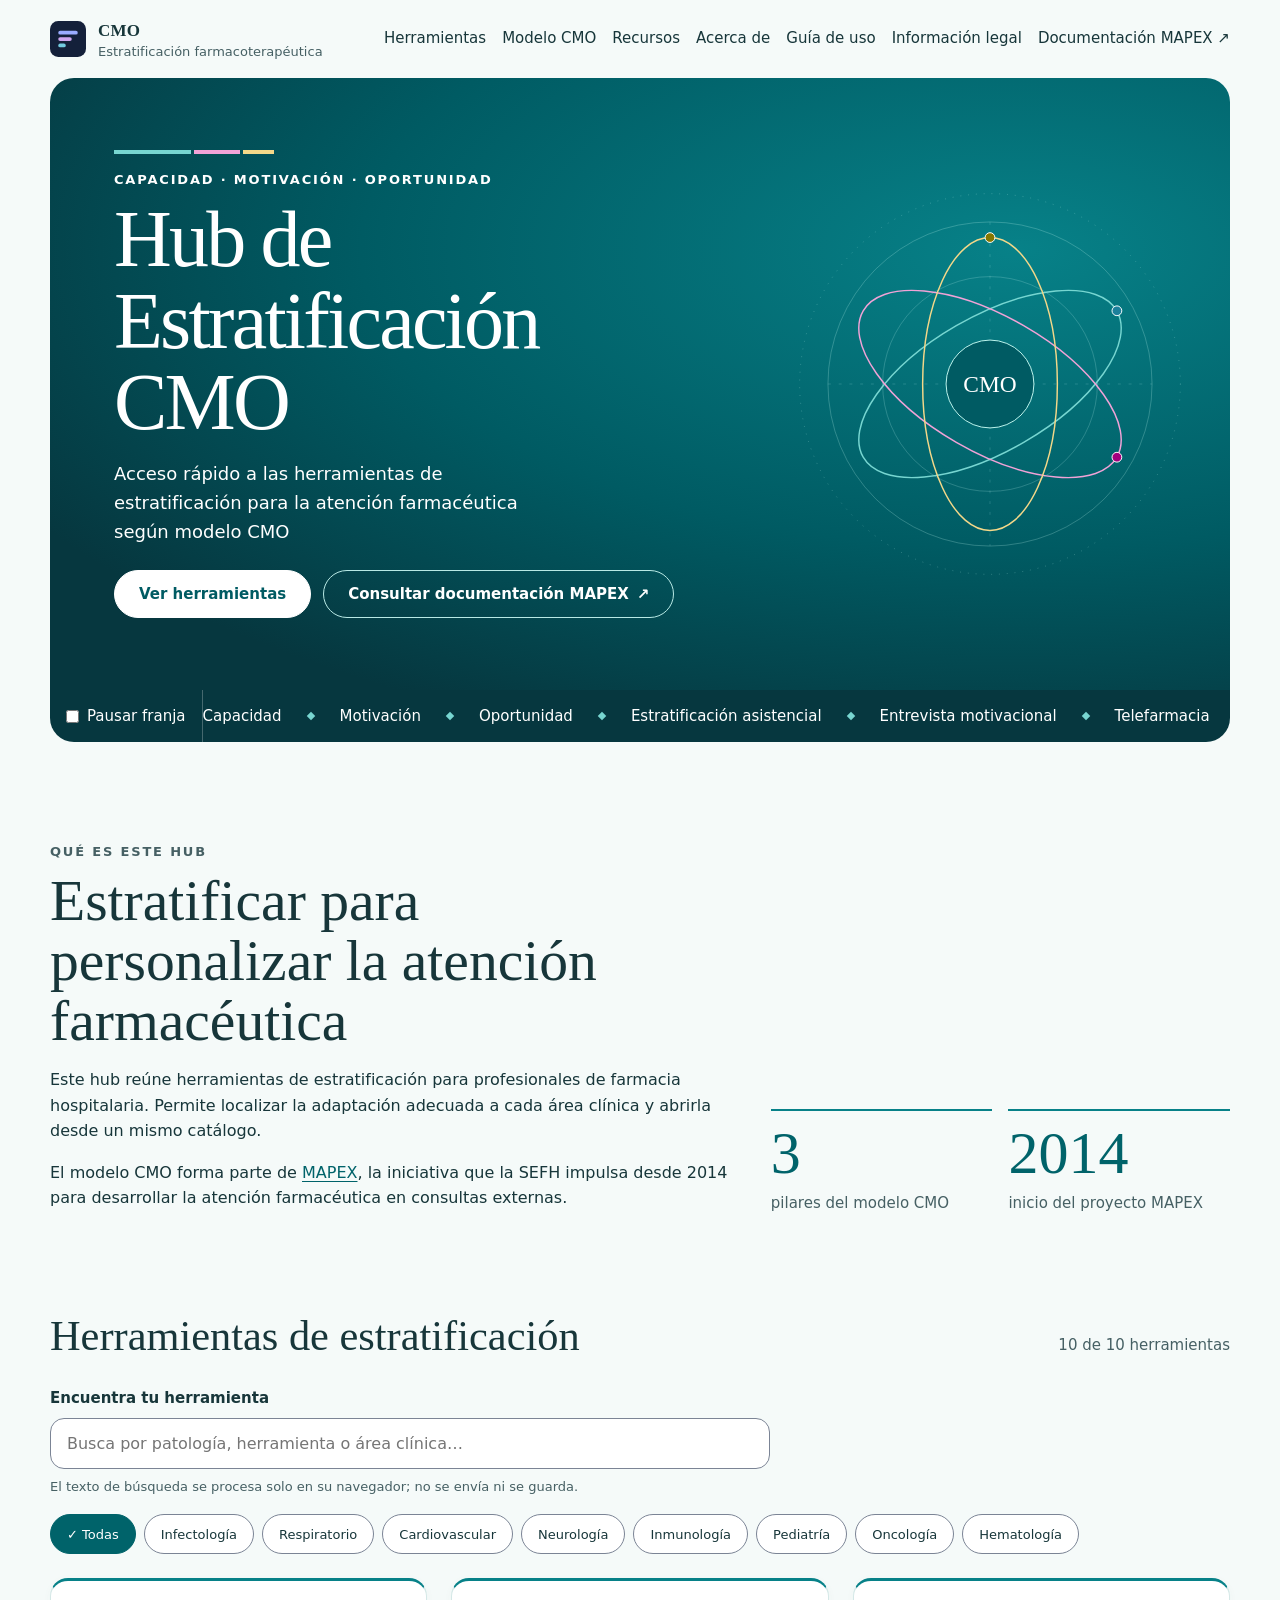
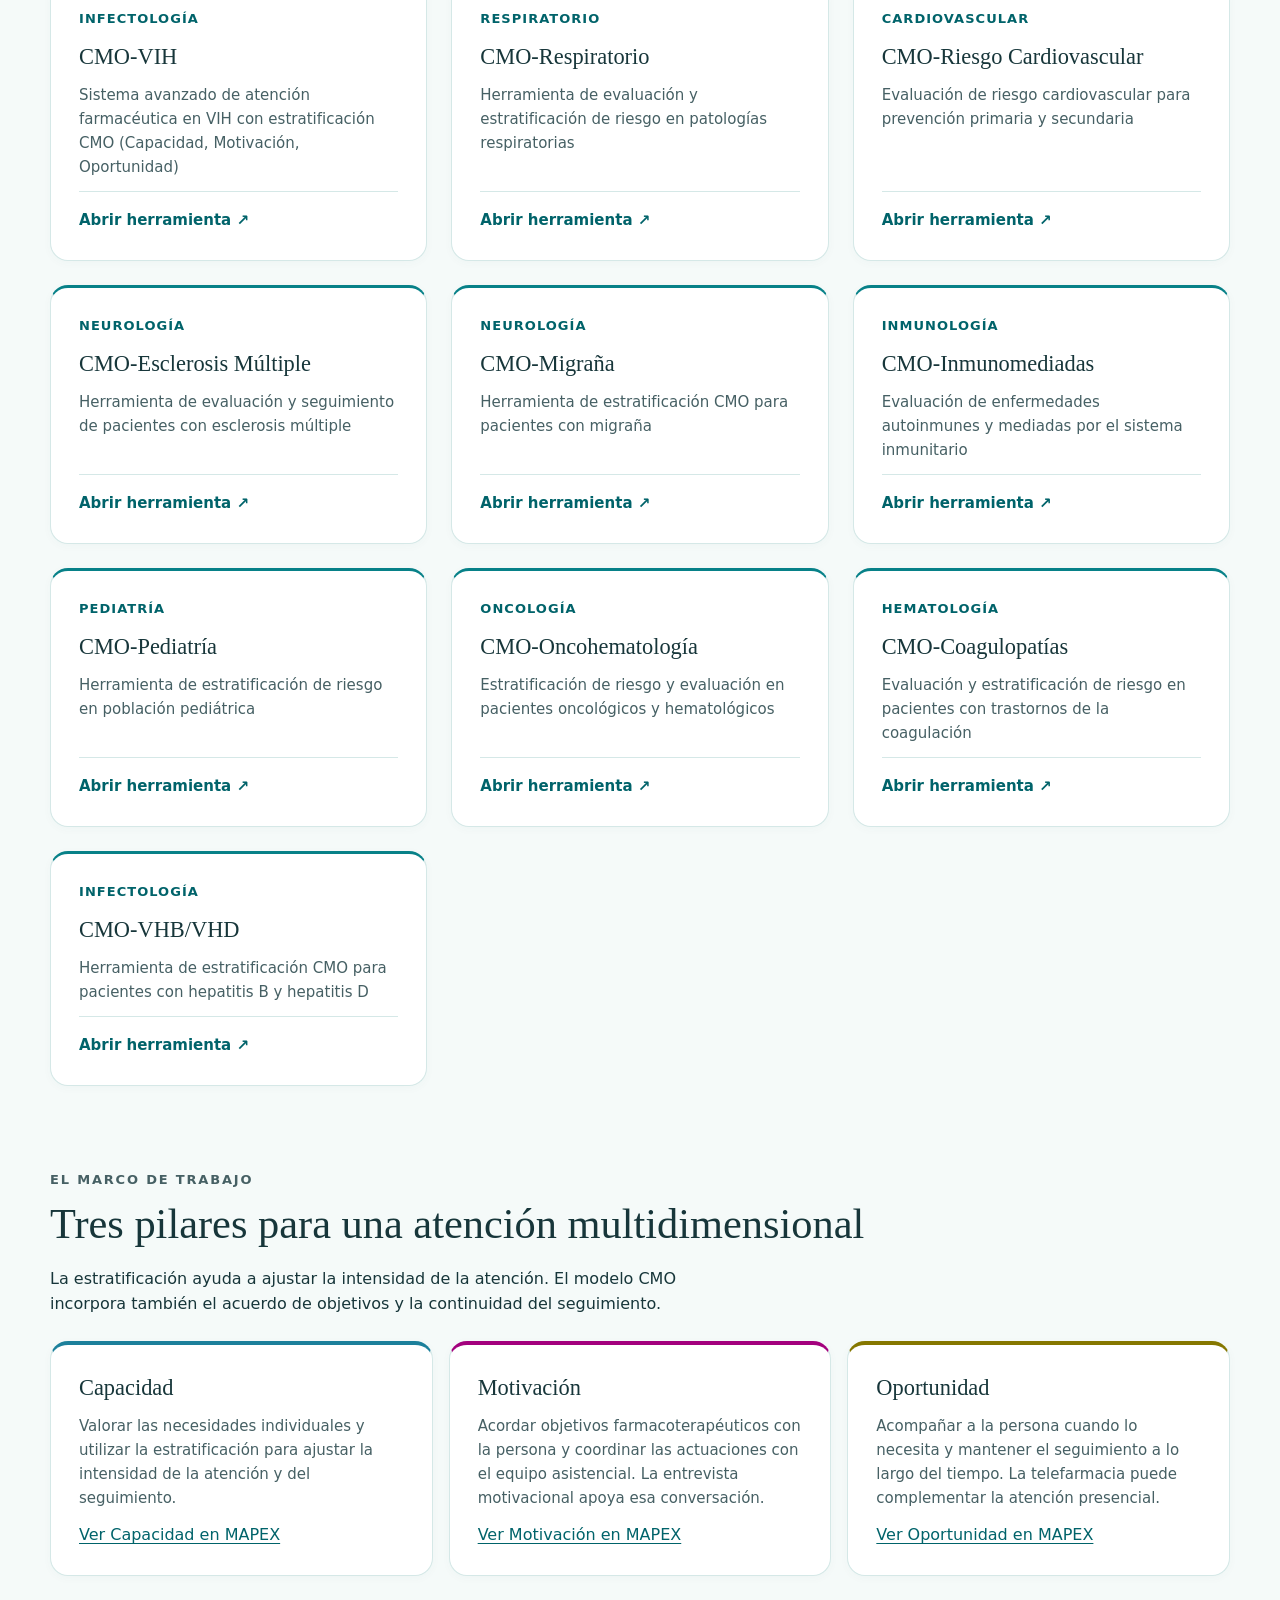
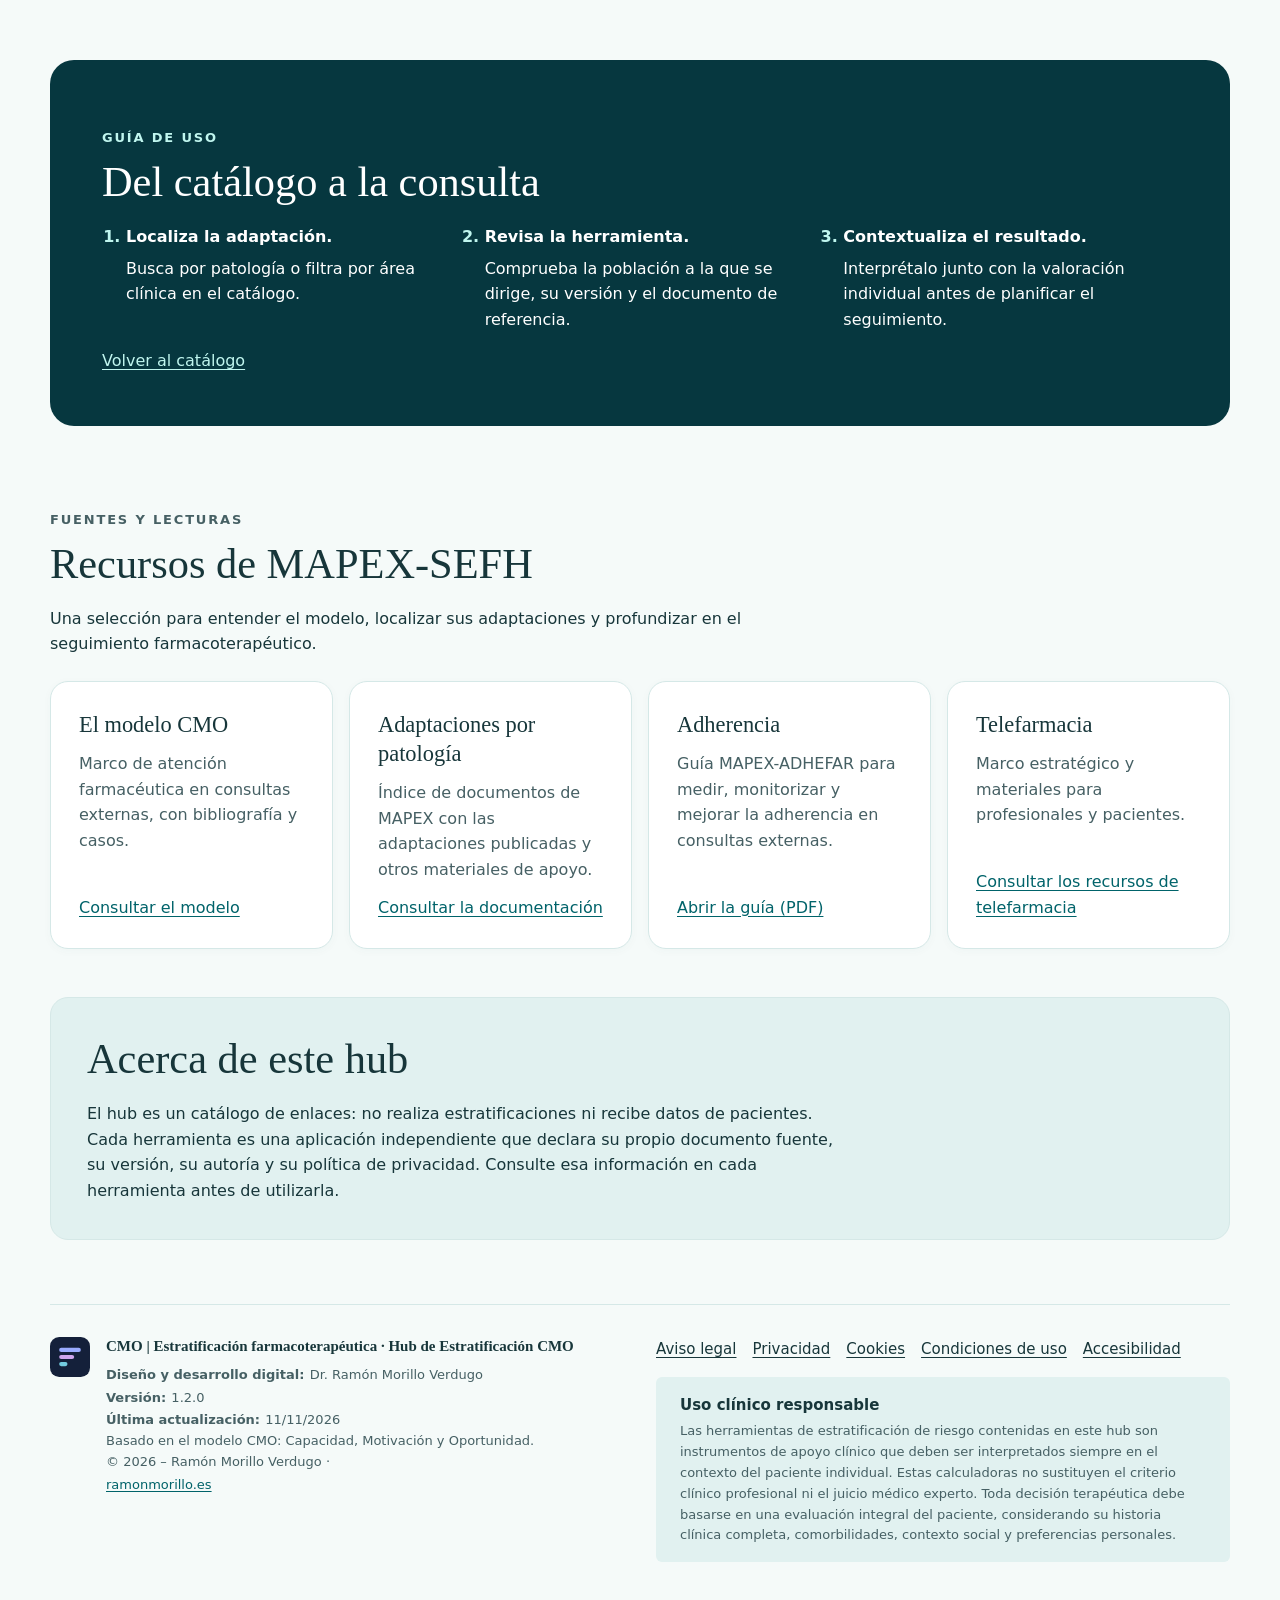
==== commit ec077113: "Guía de uso de las herramientas (guia.html) enlazada desde el hub; hub 1.2.0 Co-Authored-By: Claude " ====
--- a/index.html
+++ b/index.html
@@ -212,7 +212,7 @@
         "schema": "cmo-app-meta/1",
         "id": "hub-estratificacion-cmo",
         "name": "Hub de Estratificación CMO",
-        "appVersion": "1.1.0",
+        "appVersion": "1.2.0",
         "algorithm": null,
         "status": "released",
         "releaseDate": "2026-11-11",
@@ -242,6 +242,7 @@
                 <a href="#modelo-cmo">Modelo CMO</a>
                 <a href="#recursos-mapex">Recursos</a>
                 <a href="#acerca">Acerca de</a>
+                <a href="guia.html">Guía de uso</a>
                 <a href="legal.html">Información legal</a>
                 <a href="https://www.sefh.es/mapex/documentacion.php" target="_blank" rel="noopener noreferrer">Documentación MAPEX <span aria-hidden="true">↗</span><span class="cmo-visually-hidden">(se abre en una pestaña nueva)</span></a>
             </nav>
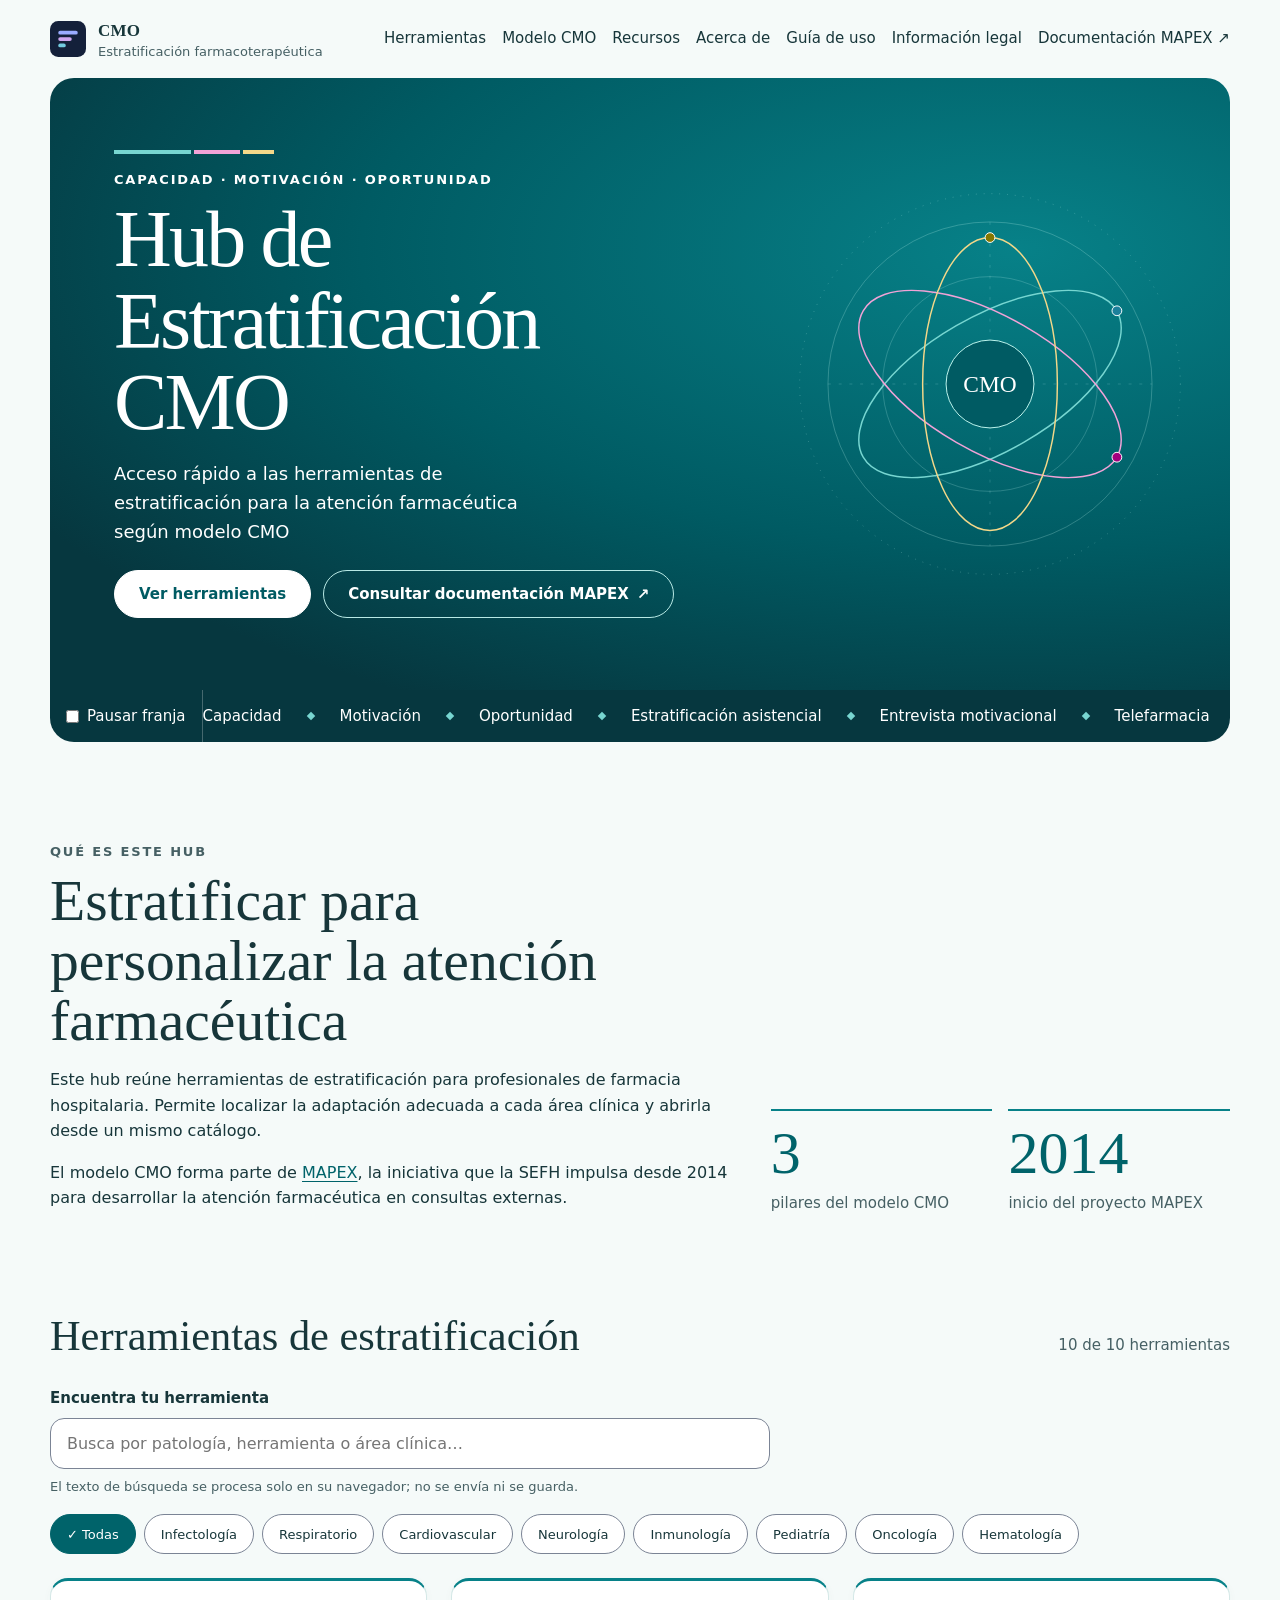
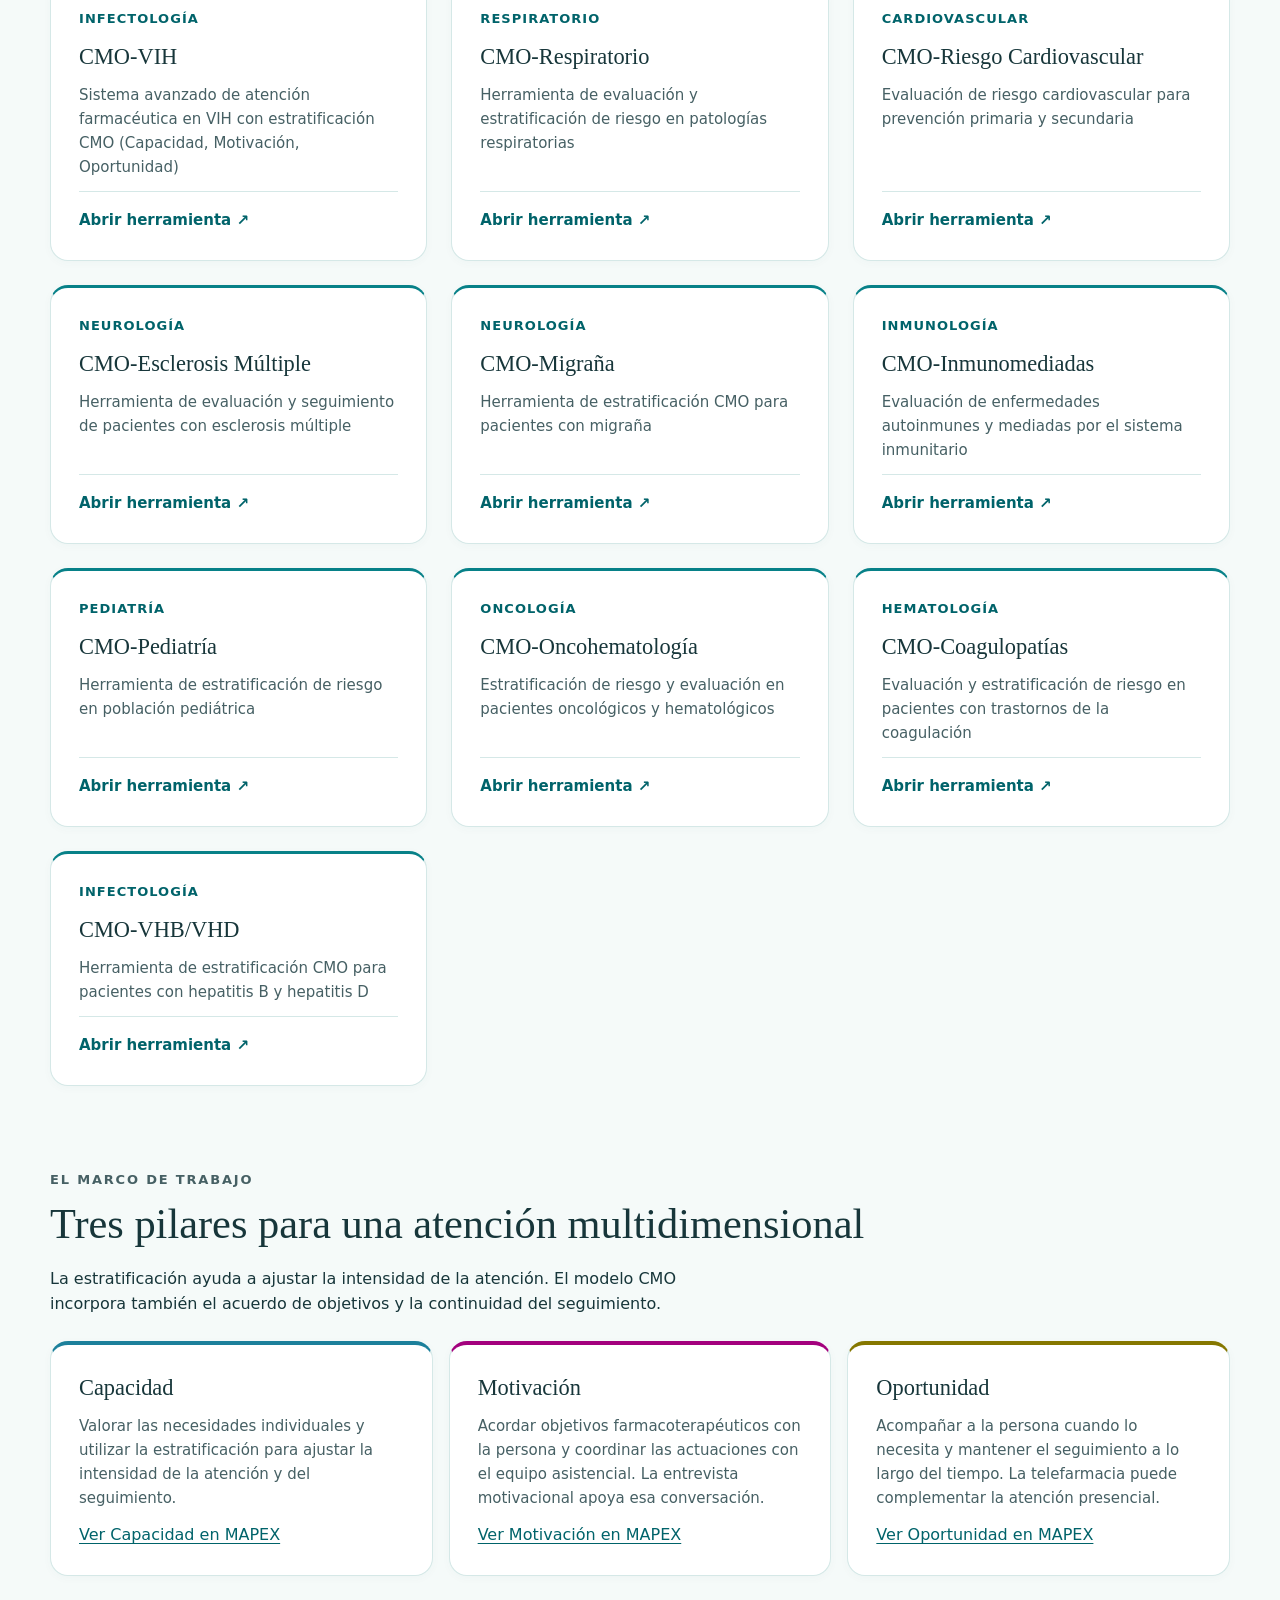
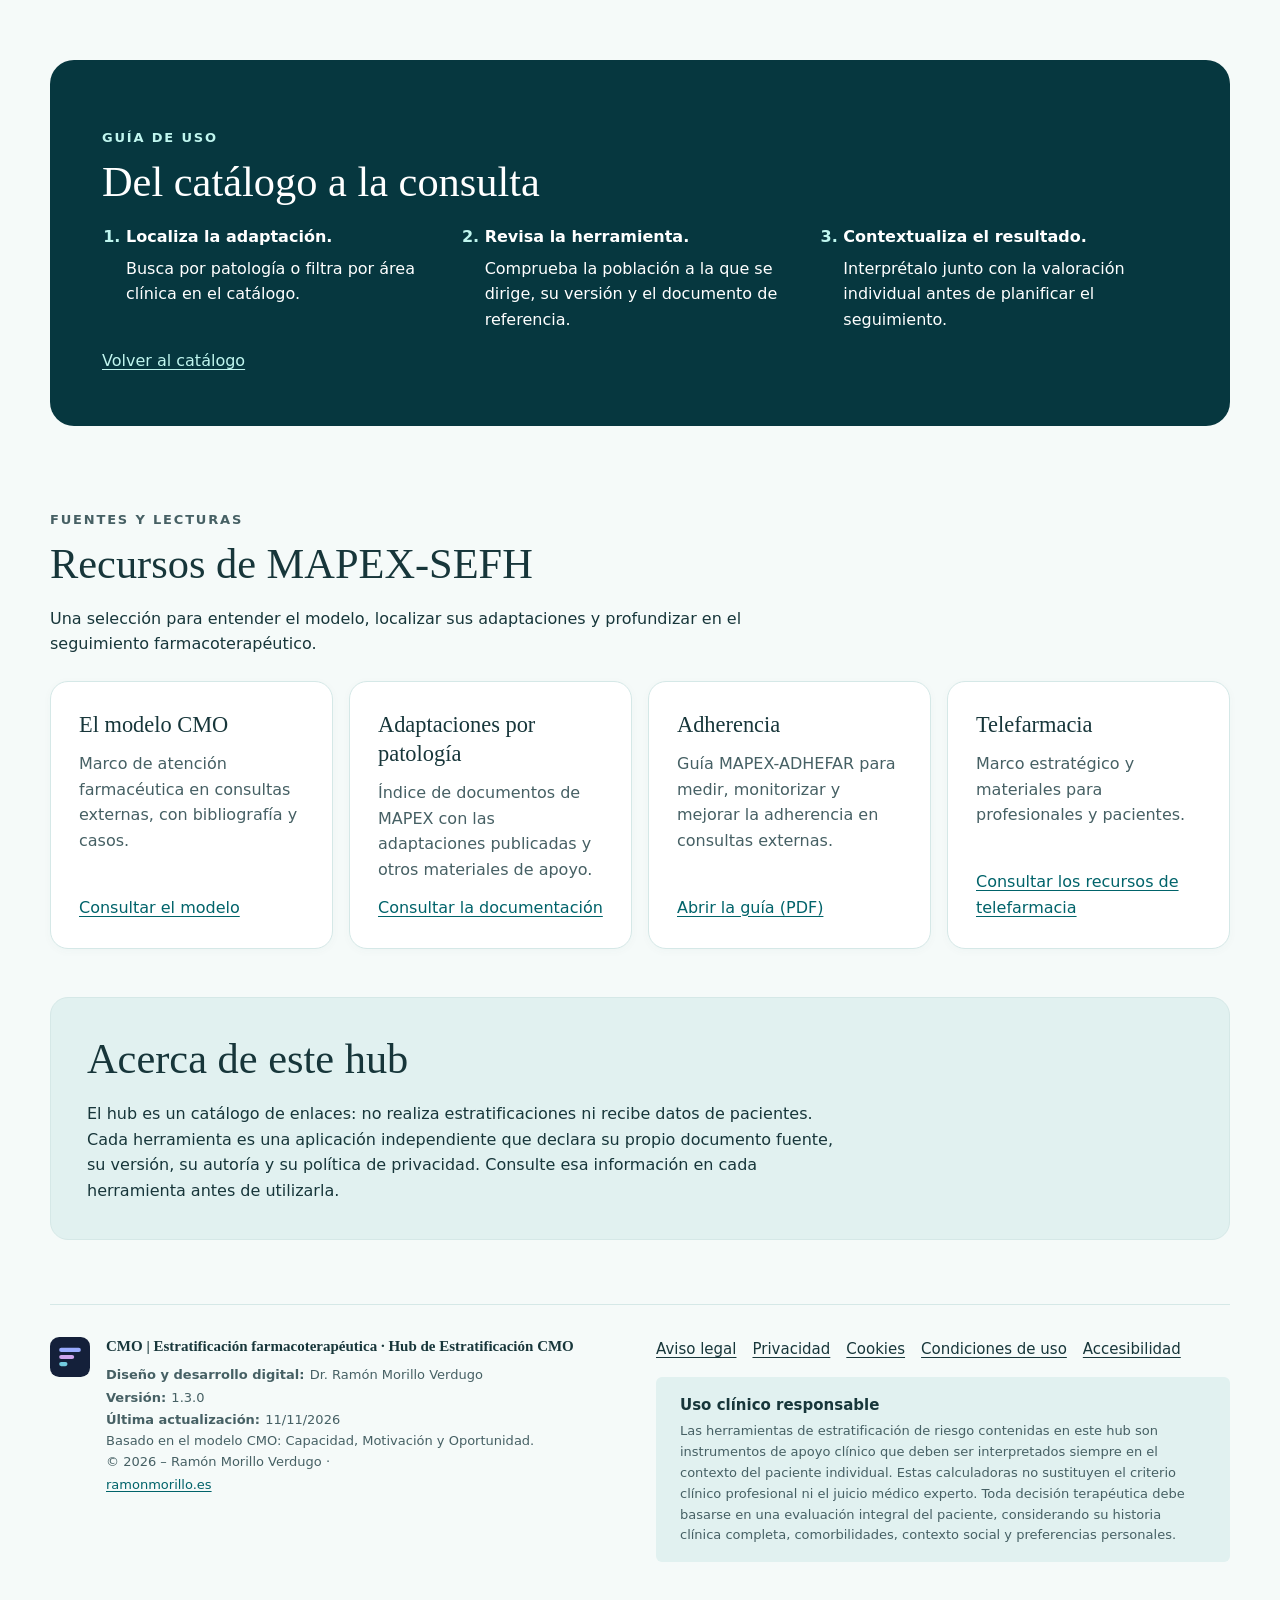
==== commit 01d4acdc: "Guía de uso descargable en PDF (guia-de-uso-cmo.pdf) y hub 1.3.0 Se retira el marcador de validación" ====
--- a/index.html
+++ b/index.html
@@ -212,7 +212,7 @@
         "schema": "cmo-app-meta/1",
         "id": "hub-estratificacion-cmo",
         "name": "Hub de Estratificación CMO",
-        "appVersion": "1.2.0",
+        "appVersion": "1.3.0",
         "algorithm": null,
         "status": "released",
         "releaseDate": "2026-11-11",
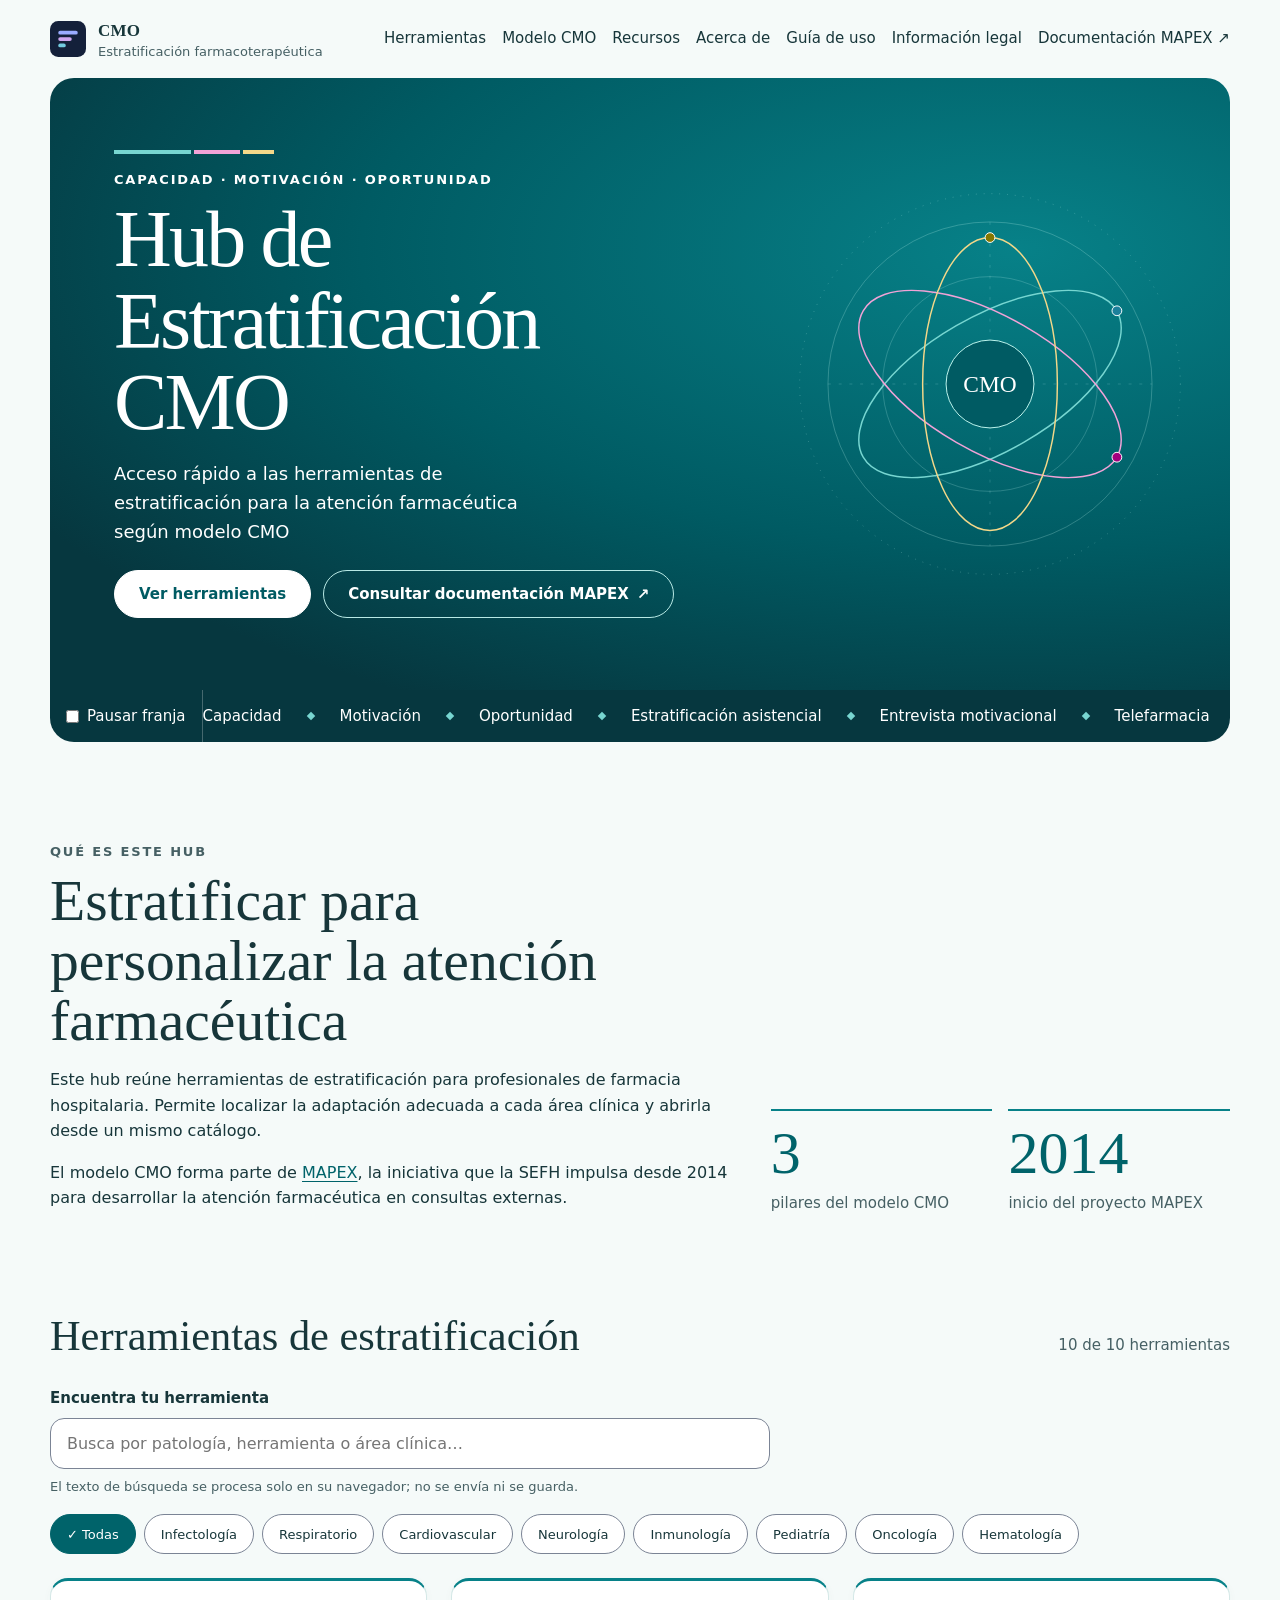
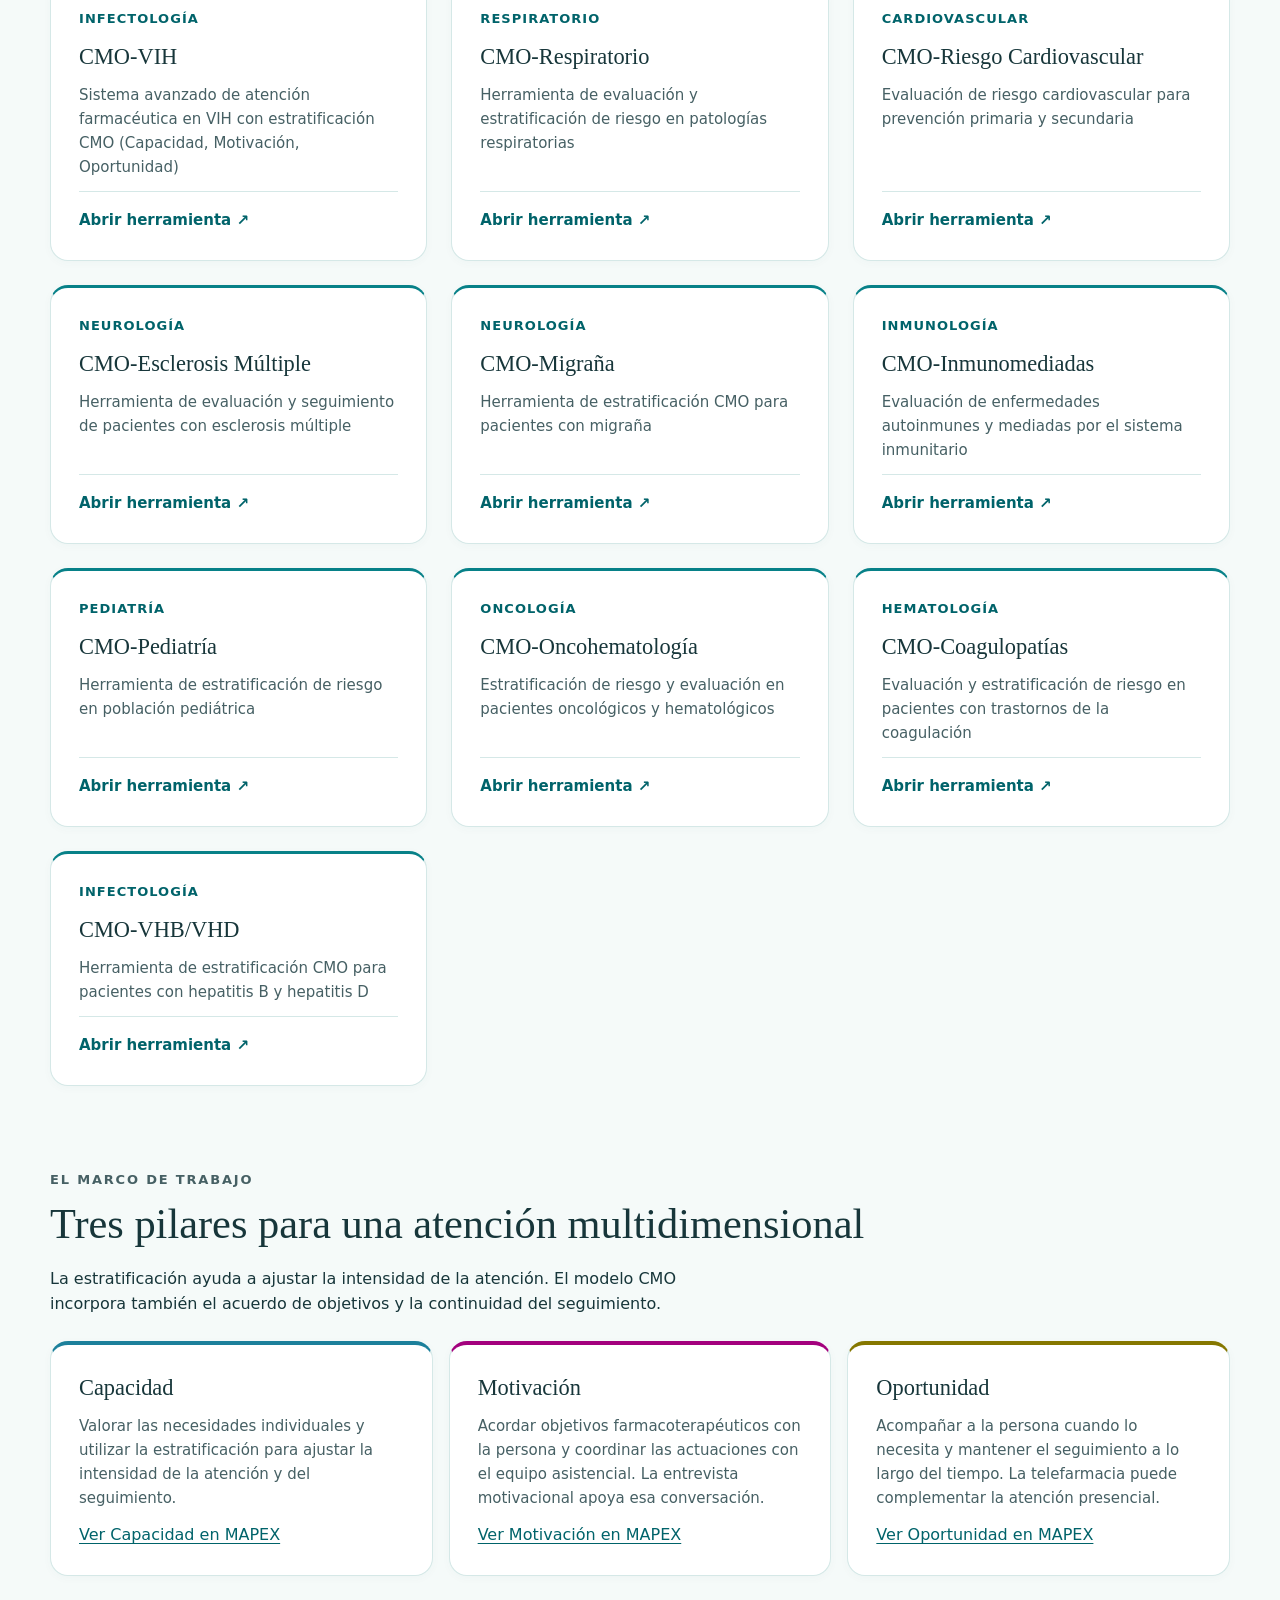
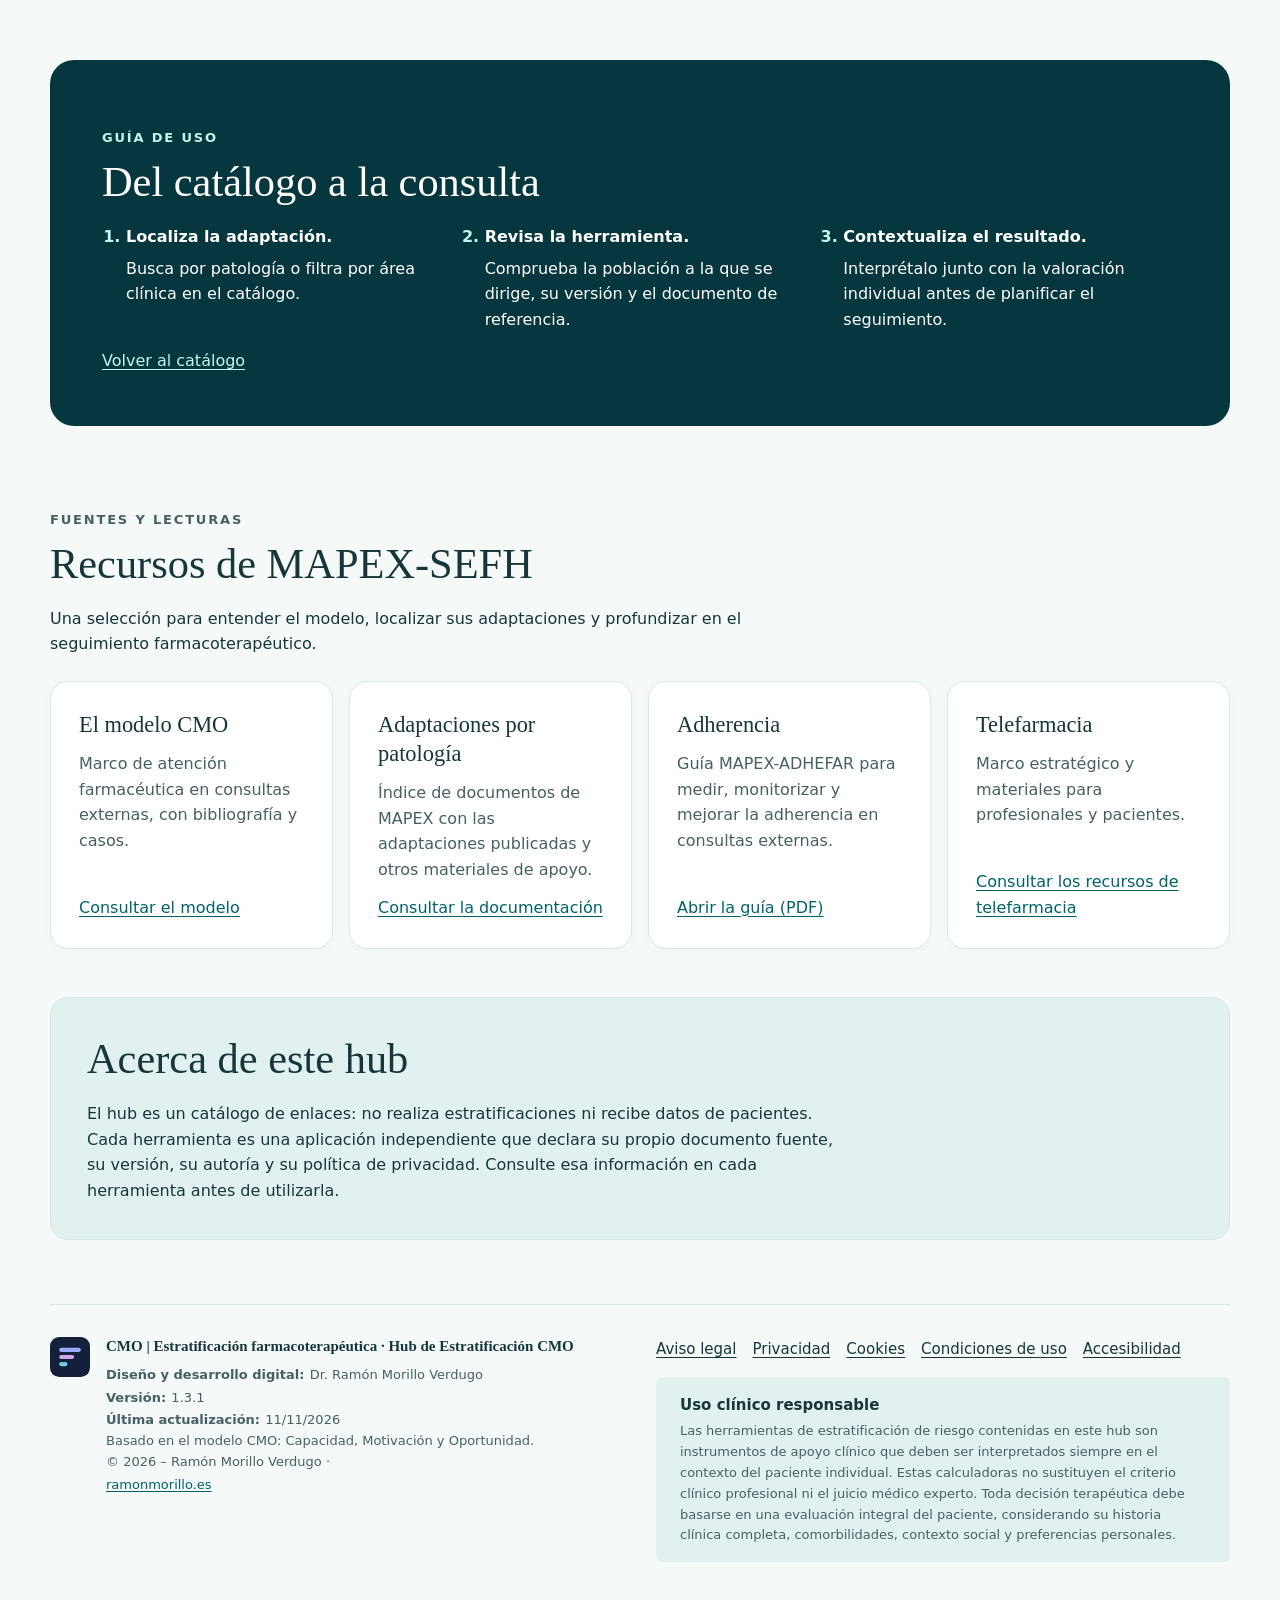
==== commit 3113f079: "PDF de la guía: sin direcciones visibles en la tabla de herramientas; hub 1.3.1 Co-Authored-By: Clau" ====
--- a/index.html
+++ b/index.html
@@ -212,7 +212,7 @@
         "schema": "cmo-app-meta/1",
         "id": "hub-estratificacion-cmo",
         "name": "Hub de Estratificación CMO",
-        "appVersion": "1.3.0",
+        "appVersion": "1.3.1",
         "algorithm": null,
         "status": "released",
         "releaseDate": "2026-11-11",
